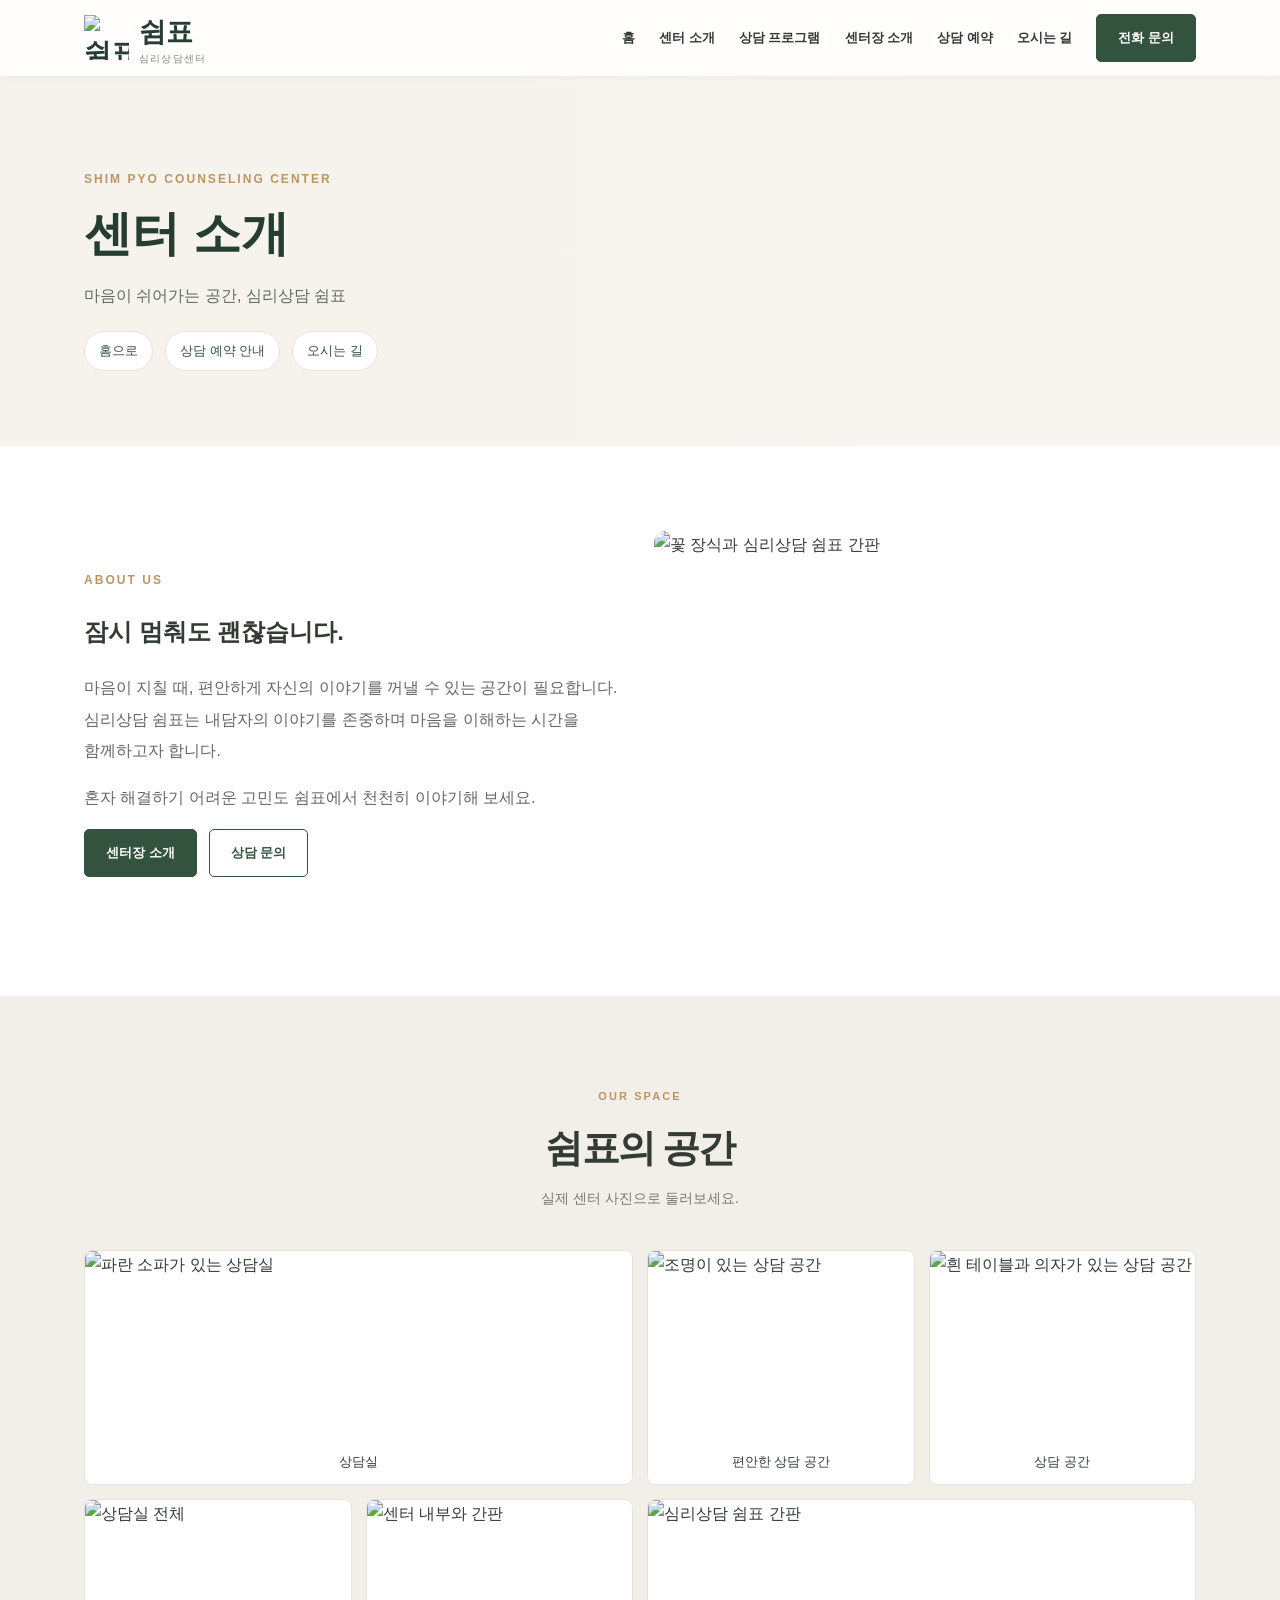
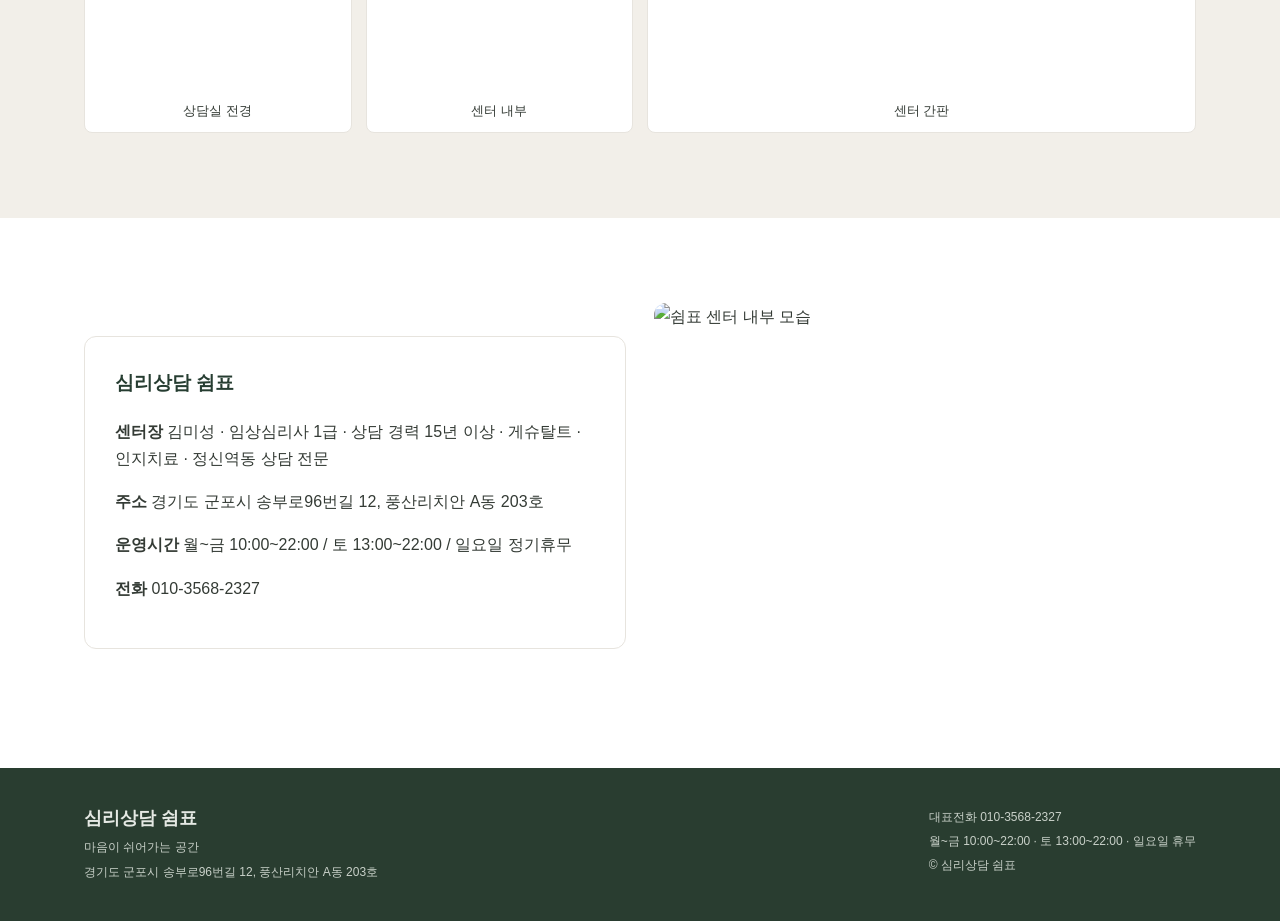
==== about.html @ 2d8ca1f5 "Add files via upload" ====
<!doctype html><html lang="ko"><head><meta charset="utf-8"><meta name="viewport" content="width=device-width,initial-scale=1"><meta name="description" content="마음이 쉬어가는 공간, 심리상담 쉼표"><title>센터 소개 | 심리상담 쉼표</title><link rel="stylesheet" href="style.css"></head><body><header class="nav-wrap"><div class="wrap nav"><a class="logo" href="index.html"><img alt="쉼표 간판 로고" src="assets/shimpyo-sign.png"/><span>쉼표<small>심리상담센터</small></span></a><button aria-expanded="false" aria-label="메뉴 열기" class="menu-btn" id="menuBtn">☰</button><nav class="nav-links" id="navLinks"><a href="index.html">홈</a><a href="about.html">센터 소개</a><a href="programs.html">상담 프로그램</a><a href="counselor.html">센터장 소개</a><a href="booking.html">상담 예약</a><a href="location.html">오시는 길</a><a class="btn" href="tel:01035682327">전화 문의</a></nav></div></header><main><section class="page-hero" style="background-image:linear-gradient(90deg,#f6f3ed 0%,#f6f3ed 38%,#f6f3edaa 72%),url('assets/space-4.jpg')"><div class="wrap"><span class="eyebrow">SHIM PYO COUNSELING CENTER</span><h1>센터 소개</h1><p>마음이 쉬어가는 공간, 심리상담 쉼표</p><div class="subnav"><a href="index.html">홈으로</a><a href="booking.html">상담 예약 안내</a><a href="location.html">오시는 길</a></div></div></section><section class="section white"><div class="wrap two-col"><div><span class="eyebrow">ABOUT US</span><h2>잠시 멈춰도 괜찮습니다.</h2><p class="intro">마음이 지칠 때, 편안하게 자신의 이야기를 꺼낼 수 있는 공간이 필요합니다. 심리상담 쉼표는 내담자의 이야기를 존중하며 마음을 이해하는 시간을 함께하고자 합니다.</p><p class="intro">혼자 해결하기 어려운 고민도 쉼표에서 천천히 이야기해 보세요.</p><div class="action-row"><a class="btn" href="counselor.html">센터장 소개</a><a class="btn light" href="tel:01035682327">상담 문의</a></div></div><img class="rounded-photo" src="assets/space-1.jpg" alt="꽃 장식과 심리상담 쉼표 간판"></div></section><section class="section alt"><div class="wrap"><div class="head"><span class="eyebrow">OUR SPACE</span><h2>쉼표의 공간</h2><p>실제 센터 사진으로 둘러보세요.</p></div><div class="gallery"><figure><img src="assets/space-5.jpg" alt="파란 소파가 있는 상담실"><figcaption>상담실</figcaption></figure><figure><img src="assets/space-6.jpg" alt="조명이 있는 상담 공간"><figcaption>편안한 상담 공간</figcaption></figure><figure><img src="assets/space-2.jpg" alt="흰 테이블과 의자가 있는 상담 공간"><figcaption>상담 공간</figcaption></figure><figure><img src="assets/space-7.jpg" alt="상담실 전체"><figcaption>상담실 전경</figcaption></figure><figure><img src="assets/space-4.jpg" alt="센터 내부와 간판"><figcaption>센터 내부</figcaption></figure><figure><img src="assets/space-1.jpg" alt="심리상담 쉼표 간판"><figcaption>센터 간판</figcaption></figure></div></div></section><section class="section white"><div class="wrap two-col"><div class="panel"><h3>심리상담 쉼표</h3><p><strong>센터장</strong> 김미성 · 임상심리사 1급 · 상담 경력 15년 이상 · 게슈탈트 · 인지치료 · 정신역동 상담 전문</p><p><strong>주소</strong> 경기도 군포시 송부로96번길 12, 풍산리치안 A동 203호</p><p><strong>운영시간</strong> 월~금 10:00~22:00 / 토 13:00~22:00 / 일요일 정기휴무</p><p><strong>전화</strong> <a href="tel:01035682327">010-3568-2327</a></p></div><img class="rounded-photo" src="assets/space-4.jpg" alt="쉼표 센터 내부 모습"></div></section></main><footer><div class="wrap footer-flex"><div><strong style="font-size:18px">심리상담 쉼표</strong><p>마음이 쉬어가는 공간</p><p>경기도 군포시 송부로96번길 12, 풍산리치안 A동 203호</p></div><div><p>대표전화 010-3568-2327</p><p>월~금 10:00~22:00 · 토 13:00~22:00 · 일요일 휴무</p><p>© <span id="year"></span> 심리상담 쉼표</p></div></div></footer><a class="sticky-phone" href="tel:01035682327">☎ 상담 문의</a><script>document.querySelectorAll('[data-year]').forEach(x=>x.textContent=new Date().getFullYear());const menuBtn=document.getElementById('menuBtn'),nav=document.getElementById('navLinks');if(menuBtn&&nav){menuBtn.addEventListener('click',()=>{const open=nav.classList.toggle('open');menuBtn.setAttribute('aria-expanded',String(open))});nav.querySelectorAll('a').forEach(a=>a.addEventListener('click',()=>{nav.classList.remove('open');menuBtn.setAttribute('aria-expanded','false')}))}
</script></body></html>
---- style.css ----
:root{--green:#34533f;--deep:#263d31;--cream:#faf8f4;--beige:#f2eee7;--line:#e7e4de;--ink:#343b35;--muted:#757a73;--gold:#bd9561}*{box-sizing:border-box}html{scroll-behavior:smooth}body{margin:0;font-family:'Pretendard','Apple SD Gothic Neo','Malgun Gothic',sans-serif;background:var(--cream);color:var(--ink);line-height:1.7;word-break:keep-all}a{text-decoration:none;color:inherit}button,input,select{font:inherit}button{cursor:pointer}.wrap{max-width:1160px;margin:auto;padding:0 24px}.nav-wrap{position:sticky;top:0;z-index:50;background:#fffefcf2;backdrop-filter:blur(16px);box-shadow:0 1px 8px #17291d0d}.nav{height:76px;display:flex;align-items:center;justify-content:space-between;gap:20px}.logo{display:flex;align-items:center;gap:10px;font-family:Georgia,'Batang',serif;font-size:27px;color:var(--deep);font-weight:700}.logo img{height:45px;width:45px;object-fit:contain}.logo small{font:10px Arial,sans-serif;letter-spacing:.12em;color:#83877d;display:block;margin-top:-4px}.nav-links{display:flex;align-items:center;gap:24px;font-size:13px;font-weight:600}.nav-links a:hover{color:var(--green)}.btn{display:inline-flex;align-items:center;justify-content:center;border:1px solid var(--green);background:var(--green);color:white;padding:12px 21px;border-radius:5px;font-size:13px;font-weight:700;transition:.2s}.btn:hover{background:#233a2d}.btn.light{background:white;color:var(--green)}.btn.gold{background:#eac47d;border-color:#eac47d;color:#3d392e}.menu-btn{display:none;background:none;border:0;font-size:25px;color:var(--green)}.hero{min-height:555px;background:linear-gradient(90deg,#f7f4ee 0%,#f7f4ee 36%,#f7f4eead 52%,#f7f4ee05 76%),url('assets/space-5.jpg') center right/cover no-repeat;display:flex;align-items:center}.hero .wrap{width:100%}.hero .eyebrow{color:var(--green);font-size:12px;letter-spacing:.2em;font-weight:800}.hero h1{font-family:'Pretendard','Apple SD Gothic Neo','Malgun Gothic',sans-serif;font-weight:750;font-size:clamp(36px,4.5vw,62px);line-height:1.34;letter-spacing:-.06em;margin:17px 0 21px;color:#293d30}.hero p{max-width:430px;font-size:16px;color:#626960;margin-bottom:28px}.hero-actions{display:flex;flex-wrap:wrap;gap:10px}.section{padding:85px 0}.section.alt{background:#f2efe9}.section.white{background:white}.head{text-align:center;margin-bottom:40px}.head .eyebrow{font-size:11px;font-weight:800;letter-spacing:.19em;color:var(--gold)}.head h2{font-size:clamp(27px,3vw,38px);letter-spacing:-.05em;margin:8px 0 6px}.head p{font-size:14px;color:var(--muted);margin:0}.reasons{display:grid;grid-template-columns:repeat(4,1fr);gap:18px}.reason{text-align:center;padding:14px}.reason .ico{font-size:30px;color:var(--green);display:block;margin-bottom:8px}.reason h3{font-size:16px;margin:8px 0}.reason p{font-size:13px;color:var(--muted);margin:0}.programs{display:grid;grid-template-columns:repeat(4,1fr);gap:15px}.program{background:white;border:1px solid #ebe7df;border-radius:10px;padding:24px 16px;text-align:center;transition:.2s}.program:hover{transform:translateY(-3px);box-shadow:0 10px 24px #293c2a12}.program .symbol{display:grid;place-items:center;width:55px;height:55px;border-radius:50%;margin:0 auto 12px;background:#f6f1e9;color:#b18a5d;font-size:25px}.program h3{font-size:16px;margin:4px 0}.program p{font-size:12px;color:var(--muted);margin:0}.centered{text-align:center;margin-top:28px}.steps{display:grid;grid-template-columns:repeat(5,1fr);gap:10px}.step{text-align:center;padding:15px 5px;position:relative}.step .circle{display:grid;place-items:center;width:64px;height:64px;margin:0 auto 13px;border-radius:50%;background:#f2eee6;color:var(--green);font-size:25px}.step h3{font-size:14px;margin:0 0 5px}.step p{font-size:12px;color:var(--muted);margin:0}.step:not(:last-child):after{content:'›';position:absolute;right:-9px;top:25px;font-size:26px;color:#c7c5be}.gallery{display:grid;grid-template-columns:repeat(4,1fr);gap:14px}.gallery figure{margin:0;background:white;border-radius:8px;overflow:hidden;border:1px solid var(--line)}.gallery img{width:100%;height:190px;object-fit:cover;display:block}.gallery figcaption{text-align:center;padding:10px;font-size:13px}.gallery figure:first-child{grid-column:span 2}.gallery figure:first-child img{height:190px}.gallery figure:last-child{grid-column:span 2}.gallery figure:last-child img{height:190px}.profile{display:grid;grid-template-columns:.9fr 1.1fr;gap:38px;background:white;border:1px solid var(--line);border-radius:12px;overflow:hidden;align-items:stretch}.profile-photo{background:#e9e5dc;min-height:340px;position:relative}.profile-photo img{width:100%;height:100%;object-fit:cover;position:absolute;inset:0}.profile-copy{padding:45px 38px 45px 0}.profile-copy h3{font-size:29px;margin:0 0 7px}.profile-copy p{color:var(--muted);font-size:14px}.credentials{display:flex;flex-wrap:wrap;gap:10px;margin:19px 0}.credential{background:#f1f4ef;color:var(--green);padding:9px 13px;border-radius:5px;font-size:13px;font-weight:700}.tests{display:grid;grid-template-columns:repeat(4,1fr);gap:15px}.test{background:#fff;border:1px solid var(--line);border-radius:9px;text-align:center;padding:26px 10px}.test .symbol{font-size:27px}.test h3{font-size:15px;margin:10px 0 3px}.test p{font-size:12px;color:var(--muted);margin:0}.reservation{display:grid;grid-template-columns:1fr 1fr;gap:30px;background:white;border:1px solid var(--line);border-radius:12px;padding:30px}.reservation h3{margin:0 0 12px;font-size:19px}.month{display:flex;justify-content:space-between;align-items:center;margin-bottom:12px}.month button{border:1px solid var(--line);background:#fff;border-radius:5px;padding:4px 10px}.calendar{display:grid;grid-template-columns:repeat(7,1fr);gap:4px}.calendar span,.calendar button{text-align:center;padding:9px 0;font-size:12px}.calendar .weekday{font-weight:700;color:var(--muted)}.calendar button{background:#f8f7f3;border:0;border-radius:5px}.calendar button:disabled{opacity:.3;cursor:not-allowed}.calendar button.selected,.time-grid button.selected{background:var(--green);color:white}.time-grid{display:grid;grid-template-columns:repeat(3,1fr);gap:8px;margin:13px 0}.time-grid button{background:#f7f7f3;border:1px solid var(--line);border-radius:5px;padding:9px;font-size:12px}.booking-note{background:#f6f5f1;border-radius:7px;padding:13px;font-size:12px;color:#666c65;margin:13px 0}.booking-note strong{color:var(--green)}.info-strip{background:var(--green);color:white;padding:54px 0}.info-strip .wrap{display:flex;align-items:center;justify-content:space-between;gap:20px}.info-strip h2{font-size:28px;margin:0 0 6px}.info-strip p{margin:0;color:#e2e8e1;font-size:14px}.faq{max-width:840px;margin:auto}.faq details{border-bottom:1px solid var(--line);padding:19px 3px}.faq summary{font-size:15px;font-weight:700;cursor:pointer}.faq details p{font-size:14px;color:var(--muted)}.location{display:grid;grid-template-columns:1fr 1fr;gap:30px;align-items:stretch}.map-placeholder{background:#e9eee8;border-radius:10px;min-height:300px;display:grid;place-items:center;text-align:center;padding:25px}.map-placeholder .pin{font-size:38px}.map-placeholder p{font-size:13px;color:#69756c}.address{padding:15px 0}.address h3{font-size:23px}.address p{font-size:14px;color:var(--muted)}.parking{display:flex;align-items:center;gap:12px;margin-top:20px}.parking img{width:125px;height:85px;object-fit:cover;border-radius:7px}.parking span{font-size:12px;color:var(--muted)}footer{background:#293d30;color:#e5e9e4;padding:35px 0;font-size:12px}footer p{color:#c9d1c9;margin:4px 0}.footer-flex{display:flex;justify-content:space-between;gap:25px;flex-wrap:wrap}.sticky-phone{display:none}.tiny{font-size:12px;color:var(--muted)}@media(max-width:900px){.nav-links{gap:12px}.programs,.tests{grid-template-columns:repeat(2,1fr)}.gallery{grid-template-columns:repeat(2,1fr)}.gallery figure:first-child,.gallery figure:last-child{grid-column:span 1}.reasons{grid-template-columns:repeat(2,1fr)}.hero{background-position:58% center}}@media(max-width:700px){.nav{height:65px}.logo{font-size:21px}.logo img{height:38px;width:38px}.menu-btn{display:block}.nav-links{display:none;position:absolute;top:65px;left:0;right:0;background:#fff;padding:20px 24px;flex-direction:column;align-items:stretch;box-shadow:0 12px 18px #0001}.nav-links.open{display:flex}.hero{min-height:650px;align-items:flex-start;background:linear-gradient(180deg,#f7f4ee 0%,#f7f4ee 28%,#f7f4eec9 48%,#f7f4ee00 85%),url('assets/space-5.jpg') center bottom/auto 62% no-repeat;background-color:#f7f4ee}.hero .wrap{padding-top:43px}.hero h1{font-size:39px}.hero p{font-size:14px;max-width:340px}.section{padding:62px 0}.wrap{padding:0 18px}.programs,.tests{gap:9px}.program{padding:18px 8px}.program h3{font-size:14px}.program p{font-size:11px}.steps{grid-template-columns:repeat(3,1fr)}.step:nth-child(3):after{display:none}.gallery img,.gallery figure:first-child img,.gallery figure:last-child img{height:150px}.gallery figcaption{font-size:11px}.profile,.reservation,.location{grid-template-columns:1fr}.profile-photo{min-height:250px}.profile-copy{padding:24px}.reservation{padding:20px}.info-strip .wrap{flex-direction:column;text-align:center}.sticky-phone{display:block;position:fixed;bottom:12px;right:12px;z-index:30;background:var(--green);color:white;padding:12px 18px;border-radius:30px;box-shadow:0 4px 18px #0003;font-size:13px;font-weight:700}}


.page-hero{padding:88px 0 75px;background:linear-gradient(90deg,#f6f3ed 0%,#f6f3ed 42%,#f6f3ed88 72%),url('assets/space-4.jpg') center/cover}.page-hero h1{font-family:'Pretendard','Apple SD Gothic Neo','Malgun Gothic',sans-serif;font-weight:750;font-size:clamp(34px,4vw,48px);color:var(--deep);line-height:1.3;margin:12px 0}.page-hero p{max-width:650px;color:#5e6c60}.eyebrow{font-size:12px;font-weight:800;letter-spacing:.17em;color:var(--gold)}.two-col{display:grid;grid-template-columns:1fr 1fr;gap:28px;align-items:center}.rounded-photo{width:100%;height:380px;object-fit:cover;border-radius:12px}.panel{background:#fff;border:1px solid var(--line);border-radius:12px;padding:30px}.panel h3{margin-top:0;color:var(--deep)}.intro{font-size:16px;line-height:1.95;color:#606a61}.detail-grid{display:grid;grid-template-columns:repeat(2,1fr);gap:18px}.detail-card{background:white;border:1px solid var(--line);border-radius:12px;padding:26px}.detail-card h3{margin:0 0 9px;color:var(--deep)}.detail-card p{margin:0 0 15px;font-size:14px;color:var(--muted)}.tag{display:inline-block;background:#f2f4ef;color:var(--green);font-size:12px;padding:4px 9px;border-radius:20px}.subnav{display:flex;gap:12px;flex-wrap:wrap;margin-top:22px}.subnav a{font-size:13px;color:var(--green);background:white;border:1px solid var(--line);padding:8px 14px;border-radius:25px}.form-row{display:grid;grid-template-columns:1fr 1fr;gap:15px}.field{display:flex;flex-direction:column;gap:7px;margin-bottom:15px}.field label{font-size:13px;font-weight:700}.field input,.field select,.field textarea{border:1px solid #d9dfd7;border-radius:7px;padding:12px;width:100%;background:#fff;font:inherit;color:var(--ink)}.field textarea{min-height:90px;resize:vertical}.notice{border-left:3px solid var(--green);background:#f1f5f0;padding:14px 17px;color:#54645a;font-size:13px}.action-row{display:flex;gap:12px;flex-wrap:wrap}.mini-details{font-size:13px;color:var(--muted)}.crumb{font-size:12px;color:var(--muted)}.page-hero .wrap{position:relative}.page-hero::before{content:none}.site-footer a{text-decoration:underline;text-underline-offset:3px}.profile-photo img{object-position:center}.calendar button:focus-visible,.time-grid button:focus-visible,.btn:focus-visible,a:focus-visible{outline:3px solid #c3a86f;outline-offset:3px}.booking-layout{display:grid;grid-template-columns:1fr 1fr;gap:22px}.booking-layout .reservation{display:block}.booking-layout .panel{height:100%}.booking-layout .time-grid{grid-template-columns:repeat(4,1fr)}.booking-layout .calendar{gap:3px}.status{font-weight:700;color:var(--green)}.muted{color:var(--muted)}
@media(max-width:700px){.page-hero{padding:60px 0;background:linear-gradient(90deg,#f6f3edee,#f6f3edcc),url('assets/space-4.jpg') center/cover}.two-col,.detail-grid,.form-row,.booking-layout{grid-template-columns:1fr}.rounded-photo{height:260px}.panel,.detail-card{padding:20px}.booking-layout .time-grid{grid-template-columns:repeat(3,1fr)}}

/* V11: 상담 프로그램 카드 썸네일 */
.program-card-head{display:flex;align-items:center;gap:16px;margin-bottom:15px}
.program-thumb{display:block;width:88px;height:88px;flex:0 0 88px;border-radius:14px;object-fit:cover}
.program-card-head h3{margin:7px 0 0;font-size:20px;line-height:1.35}
@media(max-width:700px){.program-card-head{gap:12px}.program-thumb{width:72px;height:72px;flex-basis:72px}.program-card-head h3{font-size:18px}}

/* V12: 승인된 시안처럼 오른쪽 사진 배치 */
.detail-grid{gap:16px}
.program-photo-card{display:grid;grid-template-columns:minmax(0,1fr) 43%;gap:16px;align-items:stretch;padding:10px;min-height:225px;overflow:hidden}
.program-card-content{padding:14px 4px 14px 14px;min-width:0;display:flex;flex-direction:column;align-items:flex-start}
.program-card-content h3{font-size:19px;line-height:1.35;margin:9px 0 10px}
.program-card-content p{font-size:13px;line-height:1.7;margin-bottom:10px}
.program-card-content .tag{margin-bottom:12px}
.program-card-content > div[style]{margin-top:auto!important}
.program-card-content .btn{padding:9px 12px;font-size:12px}
.program-number{background:#54725a;color:white;font-weight:700;border-radius:7px;padding:6px 9px;font-size:13px}
.program-side-photo{width:100%;height:100%;min-height:200px;object-fit:cover;border-radius:8px;display:block}
@media(max-width:900px){.detail-grid{grid-template-columns:1fr}.program-photo-card{grid-template-columns:minmax(0,1fr) 42%}}
@media(max-width:480px){.program-photo-card{grid-template-columns:minmax(0,1fr) 38%;gap:9px;min-height:210px;padding:8px}.program-card-content{padding:8px 0 8px 8px}.program-card-content h3{font-size:16px}.program-card-content p{font-size:12px}.program-side-photo{min-height:190px}.program-card-content .tag{font-size:10px}.program-card-content .btn{font-size:11px;padding:7px 8px}}

/* V13 main-page refinements */
.home-quick{background:#fff;border-bottom:1px solid var(--line)}.home-quick-grid{display:grid;grid-template-columns:repeat(3,minmax(0,1fr));gap:0}.home-quick-grid>div{padding:25px 24px;border-right:1px solid var(--line)}.home-quick-grid>div:first-child{padding-left:0}.home-quick-grid>div:last-child{border-right:0}.home-quick-label{display:block;font-size:11px;font-weight:800;letter-spacing:.1em;color:#a88a5e;margin-bottom:5px}.home-quick-grid strong,.home-quick-call{display:block;font-size:17px;font-weight:800;color:var(--deep);line-height:1.5}.home-quick-grid small{display:block;font-size:12px;color:var(--muted);margin-top:5px}.home-quick-call:hover{text-decoration:underline}.home-program-photo{width:100%;height:116px;display:block;object-fit:cover;border-radius:7px;margin-bottom:15px}.program{padding:11px 11px 20px}.program h3{font-size:15px}.program p{min-height:24px}.hero{background-image:linear-gradient(90deg,#f7f4ee 0%,#f7f4ee 31%,#f7f4eedd 46%,#f7f4ee00 79%),url('assets/space-5.jpg')}@media(max-width:800px){.home-quick-grid{grid-template-columns:1fr}.home-quick-grid>div,.home-quick-grid>div:first-child{padding:16px 0;border-right:0;border-bottom:1px solid var(--line)}.home-quick-grid>div:last-child{border-bottom:0}.home-program-photo{height:120px}}@media(max-width:700px){.hero{background-image:linear-gradient(180deg,#f7f4ee 0%,#f7f4ee 27%,#f7f4eebf 48%,#f7f4ee00 86%),url('assets/space-5.jpg')}.home-program-photo{height:96px}.program{padding:8px 8px 16px}}

/* V14: program page readability and card polish */
.program-photo-card{box-shadow:0 8px 28px rgba(45,69,50,.045);transition:box-shadow .2s ease,transform .2s ease}
.program-photo-card:hover{box-shadow:0 12px 30px rgba(45,69,50,.09);transform:translateY(-2px)}
.program-card-content p{line-height:1.75}
.program-card-content h3{line-height:1.45;word-break:keep-all}
.program-side-photo{object-position:center}
@media(prefers-reduced-motion:reduce){.program-photo-card{transition:none}.program-photo-card:hover{transform:none}}

/* V14.3 reservation refinement */
.booking-layout .panel{box-shadow:0 10px 30px rgba(45,69,50,.045)}
.booking-help{font-size:13px;color:var(--muted);line-height:1.7;margin:0 0 12px}
.booking-copy{display:block;width:100%;margin-top:12px;border:1px solid #7b9480;border-radius:9px;background:#f1f5ef;color:#385741;font:inherit;font-size:14px;font-weight:750;padding:12px 14px;cursor:pointer}
.booking-copy:hover:not(:disabled){background:#e5eee3}.booking-copy:disabled{opacity:.48;cursor:not-allowed}
.copy-feedback{font-size:12px;color:#42664b;min-height:18px;margin:7px 0 0;line-height:1.5}
.booking-layout .notice{line-height:1.75}.booking-layout .booking-note{line-height:1.8}
@media(max-width:720px){.booking-layout{grid-template-columns:1fr}.booking-layout .panel{min-width:0}.booking-layout .time-grid{grid-template-columns:repeat(3,minmax(0,1fr))}.booking-layout .calendar button{min-height:38px}}
@media(max-width:390px){.booking-layout .time-grid{grid-template-columns:repeat(3,minmax(0,1fr))}}

/* V14.4 — reservation page illustration-inspired refinement */
.booking-hero{position:relative;overflow:hidden;min-height:295px}
.booking-hero:after{content:"";position:absolute;pointer-events:none;right:31%;top:30px;width:150px;height:190px;opacity:.25;background:radial-gradient(ellipse at 28% 38%,#a7bca2 0 33%,transparent 34%),radial-gradient(ellipse at 65% 65%,#a7bca2 0 30%,transparent 31%);transform:rotate(-12deg)}
.booking-hero .wrap{position:relative;z-index:1}.booking-hero h1{color:#425e49}
.booking-layout-art{display:grid;grid-template-columns:minmax(215px,.83fr) minmax(280px,1.28fr) minmax(250px,1fr);gap:18px;align-items:stretch}
.booking-layout-art>.panel{min-width:0;padding:24px 22px;border:1px solid #ebe9e1;border-radius:20px;background:#fff;box-shadow:0 12px 30px rgba(48,68,48,.045)}
.booking-layout-art>.panel h3{font-size:20px;margin:0 0 19px;letter-spacing:-.5px}
.booking-info-panel{border:1px solid #e7e8df;background:linear-gradient(145deg,#f4f5ef,#fdfaf4);border-radius:20px;overflow:hidden;box-shadow:0 12px 30px rgba(48,68,48,.04)}
.booking-info-head{display:flex;align-items:center;gap:12px;background:linear-gradient(120deg,#e7ece4,#f3f0e7);padding:20px 18px;color:#526e55}.booking-info-head svg{width:54px;height:48px;flex-shrink:0}.booking-info-head h3{margin:0;font-size:21px}
.booking-info-body{padding:4px 20px}.booking-info-item{display:flex;gap:12px;padding:19px 0;border-bottom:1px solid #e5e5db}.booking-info-item:last-child{border-bottom:0}.booking-info-item strong{display:block;font-size:15px;color:#344a3b}.booking-info-item p{font-size:13px;line-height:1.8;color:#77776e;margin:5px 0 0}.booking-info-icon{display:grid;place-items:center;width:44px;height:44px;flex:0 0 44px;border:1px solid #d8dfd3;background:#f0f1e8;color:#58735c;border-radius:50%;font-size:24px}
.booking-layout-art .calendar{gap:5px}.booking-layout-art .calendar button{border-radius:50%;min-height:36px}.booking-layout-art .calendar button.selected{background:#56735a;color:white}
.booking-layout-art .time-grid{grid-template-columns:repeat(2,minmax(0,1fr));gap:8px}.booking-layout-art .time-grid button{border-radius:11px;background:#f7f7f2;border:1px solid #e6e6dc;padding:10px 6px}.booking-layout-art .time-grid button.selected{background:#57745e;color:white;border-color:#57745e}
.booking-layout-art .booking-notice-soft{background:#f3f2e9;border:1px solid #e7e8dc;border-radius:12px;padding:13px;line-height:1.75;color:#5d695c}
.booking-steps-art{display:grid;grid-template-columns:repeat(4,minmax(0,1fr));gap:20px}.booking-steps-art .step{position:relative}.booking-steps-art .circle{background:#e6ede3;border:1px solid #d7e0d3;color:#526c55;font-size:26px;box-shadow:0 0 0 6px #f7f8f2}.booking-steps-art .step p{font-size:13px;line-height:1.65}
@media(max-width:1100px){.booking-layout-art{grid-template-columns:minmax(220px,.75fr) minmax(270px,1fr)}.booking-info-panel{grid-row:span 2}.booking-layout-art .booking-times-panel{grid-column:2}}
@media(max-width:720px){.booking-hero{min-height:240px}.booking-hero:after{right:-15px;opacity:.15}.booking-layout-art{grid-template-columns:minmax(0,1fr);gap:14px}.booking-info-panel{grid-row:auto}.booking-layout-art .booking-times-panel{grid-column:auto}.booking-info-body{display:grid;grid-template-columns:repeat(2,minmax(0,1fr));gap:0 15px}.booking-info-item{padding:14px 0}.booking-info-icon{width:36px;height:36px;flex-basis:36px;font-size:20px}.booking-layout-art>.panel{padding:22px 17px}.booking-steps-art{grid-template-columns:repeat(2,minmax(0,1fr));gap:24px 12px}}
@media(max-width:390px){.booking-info-body{grid-template-columns:1fr}.booking-layout-art .time-grid{grid-template-columns:repeat(2,minmax(0,1fr))}}

/* V14.5 — location page */
.location-hero{min-height:330px;position:relative}.location-hero h1{color:#405b46}.location-hero p{max-width:520px}
.location-main-section{background:linear-gradient(180deg,#faf9f5,#f4f5ee);padding-top:70px}.location-heading{text-align:center;margin-bottom:34px}.location-heading h2,.location-photo-intro h2{font-size:clamp(26px,3vw,35px);margin:6px 0 8px;color:#385540;letter-spacing:-.04em}.location-heading p,.location-photo-intro p{color:#777e73;margin:0}
.location-feature-grid{display:grid;grid-template-columns:1.12fr 1fr 1fr;gap:16px}.location-card{position:relative;min-width:0;background:#fffefb;border:1px solid #e6e7dc;border-radius:22px;padding:27px 23px;box-shadow:0 14px 34px #43513e0b;overflow:hidden}.location-card:after{content:'';position:absolute;right:-55px;top:-55px;width:150px;height:150px;border-radius:50%;background:#eaf0e8;opacity:.6;pointer-events:none}.location-icon{width:55px;height:55px;display:grid;place-items:center;background:#edf1e9;color:#57735d;border:1px solid #dce5d8;border-radius:50%;font-size:31px;margin-bottom:17px}.location-kicker{display:block;font-size:10px;letter-spacing:.17em;color:#789078;font-weight:800}.location-card h3{margin:5px 0 14px;font-size:22px;color:#334b39}.location-address{font-size:16px;line-height:1.95;color:#505e52}.location-card-actions{display:flex;gap:8px;flex-wrap:wrap;margin-top:23px}.location-card-actions .btn{padding:10px 13px;font-size:12px;border-radius:11px}.location-copy-status{font-size:12px;color:#527159;min-height:18px;margin:9px 0 0}.location-hours-row{display:flex;justify-content:space-between;gap:10px;border-bottom:1px solid #eaeae3;padding:11px 0;font-size:13px}.location-hours-row strong{color:#46654b;white-space:nowrap}.location-small{font-size:12px;color:#7d8176;margin-top:17px}.location-phone{display:block;font-size:clamp(21px,2vw,27px);font-weight:800;color:#496a50;margin:13px 0}.location-call-card p{font-size:13px;color:#6c756a;line-height:1.8}.location-call-card>.btn{margin-top:13px;border-radius:11px}
.location-photo-section{margin-top:76px}.location-photo-intro{margin-bottom:24px}.location-photo-grid{display:grid;grid-template-columns:1fr 1fr;gap:20px}.location-photo-card{margin:0;background:#fff;border-radius:20px;overflow:hidden;border:1px solid #e6e6dd;box-shadow:0 12px 28px #4654410c}.location-photo-card img{display:block;width:100%;height:285px;object-fit:cover}.location-photo-card figcaption{display:flex;flex-direction:column;gap:5px;padding:20px 23px}.location-photo-card figcaption strong{color:#39523f;font-size:18px}.location-photo-card figcaption span{color:#747a70;font-size:13px}
.location-bottom-banner{display:flex;align-items:center;gap:22px;margin-top:42px;background:linear-gradient(105deg,#e9efe5,#f4f0e8);border-radius:22px;padding:23px 30px}.location-leaf{flex:0 0 110px}.location-bottom-banner>div:nth-child(2){flex:1}.location-bottom-banner h3{color:#3d5a44;font-size:19px;margin:0 0 4px}.location-bottom-banner p{color:#6c766b;font-size:13px;margin:0}.location-bottom-banner .btn{border-radius:25px;white-space:nowrap}
@media(max-width:980px){.location-feature-grid{grid-template-columns:repeat(2,minmax(0,1fr))}.location-call-card{grid-column:1/-1}.location-photo-card img{height:245px}}
@media(max-width:680px){.location-hero{min-height:260px}.location-main-section{padding-top:48px}.location-feature-grid,.location-photo-grid{grid-template-columns:1fr}.location-call-card{grid-column:auto}.location-card{padding:23px 20px}.location-photo-section{margin-top:50px}.location-photo-card img{height:230px}.location-bottom-banner{padding:24px 20px;flex-direction:column;align-items:flex-start;gap:10px}.location-leaf{display:none}.location-bottom-banner .btn{width:100%}}

/* V14.8 actual SMS inquiry */
.inquiry-box{margin:20px 0 14px;padding:22px;border:1px solid #dfe6d8;border-radius:20px;background:linear-gradient(145deg,#f4f7ef,#fcfaf4);text-align:center}.inquiry-icon{font-size:29px;color:#647f65;margin-bottom:6px}.inquiry-box h3{font-size:19px;margin:5px 0 8px;color:#354c39}.inquiry-box p{font-size:13px;line-height:1.65;color:#657064}.inquiry-box label{display:block;text-align:left;margin:15px 0 7px;font-weight:700;font-size:13px;color:#405842}.inquiry-box select{display:block;width:100%;padding:13px 12px;border:1px solid #cbd8c9;border-radius:12px;background:#fff;color:#344238;font:inherit}.inquiry-send{display:block;width:100%;border:0;border-radius:12px;padding:15px;margin-top:14px;background:#58755b;color:white;font-weight:700;font-size:16px;cursor:pointer}.inquiry-send:disabled{opacity:.48;cursor:not-allowed}.inquiry-box .inquiry-hint{margin:10px 0}.inquiry-box .inquiry-privacy{font-size:12px;color:#68746b;border-top:1px solid #e0e7da;padding-top:12px;margin-top:12px}
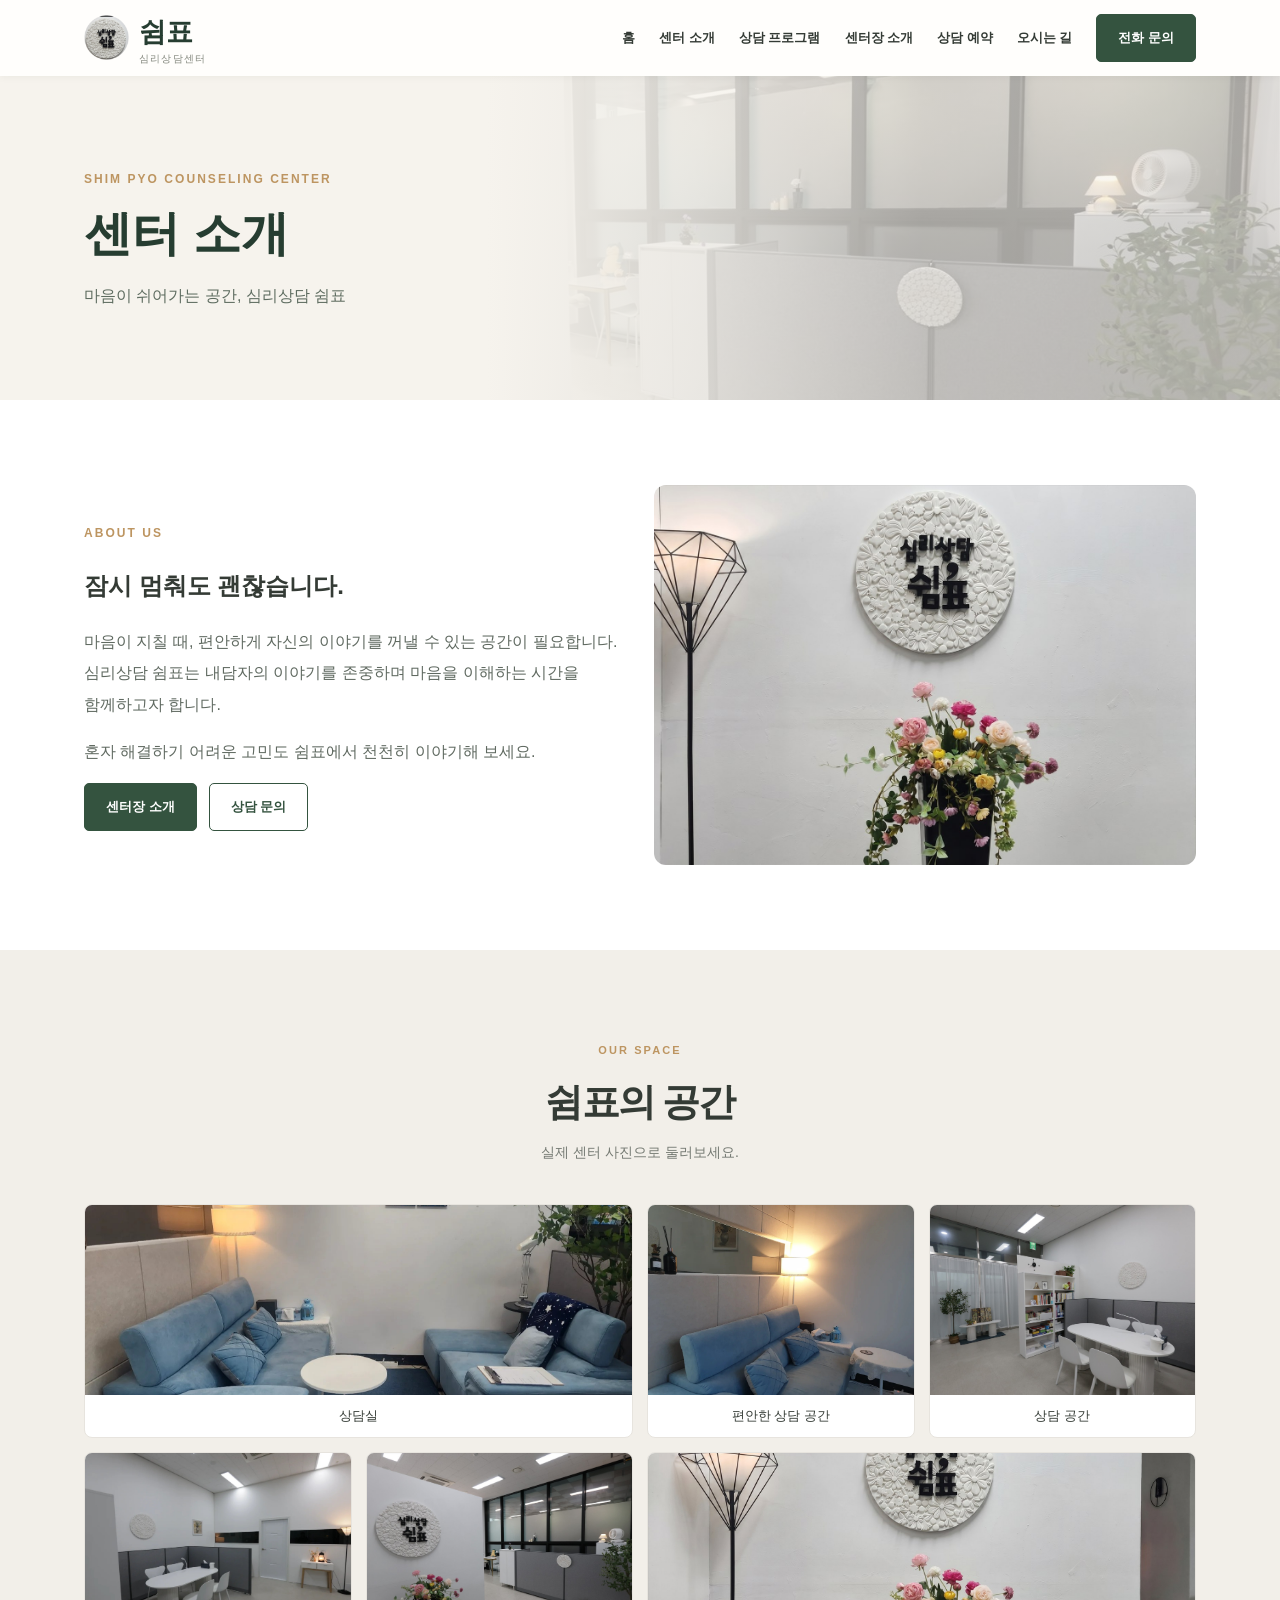
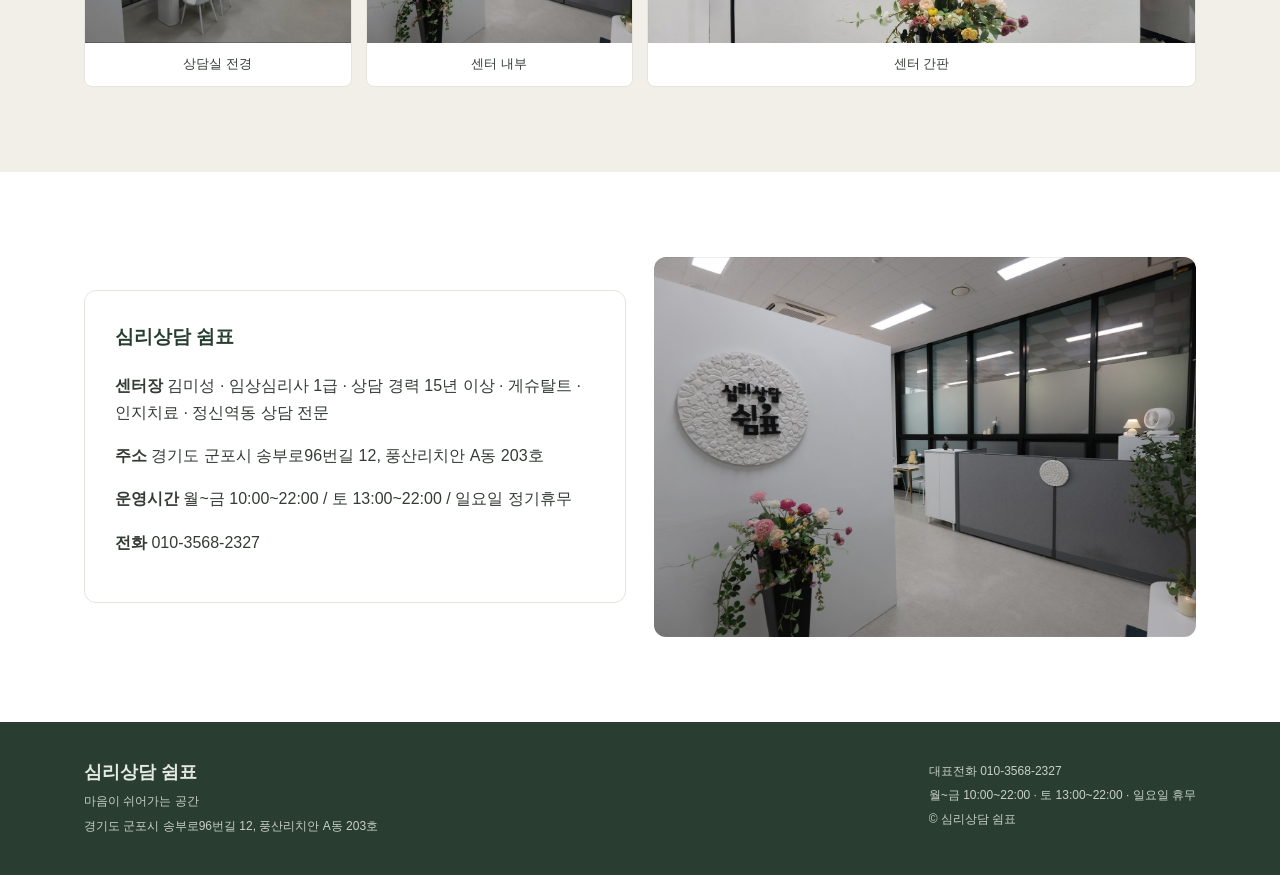
==== commit 1083df35: "Add files via upload" ====
--- a/about.html
+++ b/about.html
@@ -1,2 +1,2 @@
-<!doctype html><html lang="ko"><head><meta charset="utf-8"><meta name="viewport" content="width=device-width,initial-scale=1"><meta name="description" content="마음이 쉬어가는 공간, 심리상담 쉼표"><title>센터 소개 | 심리상담 쉼표</title><link rel="stylesheet" href="style.css"></head><body><header class="nav-wrap"><div class="wrap nav"><a class="logo" href="index.html"><img alt="쉼표 간판 로고" src="assets/shimpyo-sign.png"/><span>쉼표<small>심리상담센터</small></span></a><button aria-expanded="false" aria-label="메뉴 열기" class="menu-btn" id="menuBtn">☰</button><nav class="nav-links" id="navLinks"><a href="index.html">홈</a><a href="about.html">센터 소개</a><a href="programs.html">상담 프로그램</a><a href="counselor.html">센터장 소개</a><a href="booking.html">상담 예약</a><a href="location.html">오시는 길</a><a class="btn" href="tel:01035682327">전화 문의</a></nav></div></header><main><section class="page-hero" style="background-image:linear-gradient(90deg,#f6f3ed 0%,#f6f3ed 38%,#f6f3edaa 72%),url('assets/space-4.jpg')"><div class="wrap"><span class="eyebrow">SHIM PYO COUNSELING CENTER</span><h1>센터 소개</h1><p>마음이 쉬어가는 공간, 심리상담 쉼표</p><div class="subnav"><a href="index.html">홈으로</a><a href="booking.html">상담 예약 안내</a><a href="location.html">오시는 길</a></div></div></section><section class="section white"><div class="wrap two-col"><div><span class="eyebrow">ABOUT US</span><h2>잠시 멈춰도 괜찮습니다.</h2><p class="intro">마음이 지칠 때, 편안하게 자신의 이야기를 꺼낼 수 있는 공간이 필요합니다. 심리상담 쉼표는 내담자의 이야기를 존중하며 마음을 이해하는 시간을 함께하고자 합니다.</p><p class="intro">혼자 해결하기 어려운 고민도 쉼표에서 천천히 이야기해 보세요.</p><div class="action-row"><a class="btn" href="counselor.html">센터장 소개</a><a class="btn light" href="tel:01035682327">상담 문의</a></div></div><img class="rounded-photo" src="assets/space-1.jpg" alt="꽃 장식과 심리상담 쉼표 간판"></div></section><section class="section alt"><div class="wrap"><div class="head"><span class="eyebrow">OUR SPACE</span><h2>쉼표의 공간</h2><p>실제 센터 사진으로 둘러보세요.</p></div><div class="gallery"><figure><img src="assets/space-5.jpg" alt="파란 소파가 있는 상담실"><figcaption>상담실</figcaption></figure><figure><img src="assets/space-6.jpg" alt="조명이 있는 상담 공간"><figcaption>편안한 상담 공간</figcaption></figure><figure><img src="assets/space-2.jpg" alt="흰 테이블과 의자가 있는 상담 공간"><figcaption>상담 공간</figcaption></figure><figure><img src="assets/space-7.jpg" alt="상담실 전체"><figcaption>상담실 전경</figcaption></figure><figure><img src="assets/space-4.jpg" alt="센터 내부와 간판"><figcaption>센터 내부</figcaption></figure><figure><img src="assets/space-1.jpg" alt="심리상담 쉼표 간판"><figcaption>센터 간판</figcaption></figure></div></div></section><section class="section white"><div class="wrap two-col"><div class="panel"><h3>심리상담 쉼표</h3><p><strong>센터장</strong> 김미성 · 임상심리사 1급 · 상담 경력 15년 이상 · 게슈탈트 · 인지치료 · 정신역동 상담 전문</p><p><strong>주소</strong> 경기도 군포시 송부로96번길 12, 풍산리치안 A동 203호</p><p><strong>운영시간</strong> 월~금 10:00~22:00 / 토 13:00~22:00 / 일요일 정기휴무</p><p><strong>전화</strong> <a href="tel:01035682327">010-3568-2327</a></p></div><img class="rounded-photo" src="assets/space-4.jpg" alt="쉼표 센터 내부 모습"></div></section></main><footer><div class="wrap footer-flex"><div><strong style="font-size:18px">심리상담 쉼표</strong><p>마음이 쉬어가는 공간</p><p>경기도 군포시 송부로96번길 12, 풍산리치안 A동 203호</p></div><div><p>대표전화 010-3568-2327</p><p>월~금 10:00~22:00 · 토 13:00~22:00 · 일요일 휴무</p><p>© <span id="year"></span> 심리상담 쉼표</p></div></div></footer><a class="sticky-phone" href="tel:01035682327">☎ 상담 문의</a><script>document.querySelectorAll('[data-year]').forEach(x=>x.textContent=new Date().getFullYear());const menuBtn=document.getElementById('menuBtn'),nav=document.getElementById('navLinks');if(menuBtn&&nav){menuBtn.addEventListener('click',()=>{const open=nav.classList.toggle('open');menuBtn.setAttribute('aria-expanded',String(open))});nav.querySelectorAll('a').forEach(a=>a.addEventListener('click',()=>{nav.classList.remove('open');menuBtn.setAttribute('aria-expanded','false')}))}
+<!doctype html><html lang="ko"><head><meta charset="utf-8"><meta name="viewport" content="width=device-width,initial-scale=1"><meta name="description" content="마음이 쉬어가는 공간, 심리상담 쉼표"><title>센터 소개 | 심리상담 쉼표</title><link rel="stylesheet" href="style.css"></head><body><header class="nav-wrap"><div class="wrap nav"><a class="logo" href="index.html"><img alt="쉼표 간판 로고" src="assets/shimpyo-sign.png"/><span>쉼표<small>심리상담센터</small></span></a><button aria-expanded="false" aria-label="메뉴 열기" class="menu-btn" id="menuBtn">☰</button><nav class="nav-links" id="navLinks"><a href="index.html">홈</a><a href="about.html">센터 소개</a><a href="programs.html">상담 프로그램</a><a href="counselor.html">센터장 소개</a><a href="booking.html">상담 예약</a><a href="location.html">오시는 길</a><a class="btn" href="tel:01035682327">전화 문의</a></nav></div></header><main><section class="page-hero" style="background-image:linear-gradient(90deg,#f6f3ed 0%,#f6f3ed 38%,#f6f3edaa 72%),url('assets/space-4.jpg')"><div class="wrap"><span class="eyebrow">SHIM PYO COUNSELING CENTER</span><h1>센터 소개</h1><p>마음이 쉬어가는 공간, 심리상담 쉼표</p></div></section><section class="section white"><div class="wrap two-col"><div><span class="eyebrow">ABOUT US</span><h2>잠시 멈춰도 괜찮습니다.</h2><p class="intro">마음이 지칠 때, 편안하게 자신의 이야기를 꺼낼 수 있는 공간이 필요합니다. 심리상담 쉼표는 내담자의 이야기를 존중하며 마음을 이해하는 시간을 함께하고자 합니다.</p><p class="intro">혼자 해결하기 어려운 고민도 쉼표에서 천천히 이야기해 보세요.</p><div class="action-row"><a class="btn" href="counselor.html">센터장 소개</a><a class="btn light" href="tel:01035682327">상담 문의</a></div></div><img class="rounded-photo" src="assets/space-1.jpg" alt="꽃 장식과 심리상담 쉼표 간판"></div></section><section class="section alt"><div class="wrap"><div class="head"><span class="eyebrow">OUR SPACE</span><h2>쉼표의 공간</h2><p>실제 센터 사진으로 둘러보세요.</p></div><div class="gallery"><figure><img src="assets/space-5.jpg" alt="파란 소파가 있는 상담실"><figcaption>상담실</figcaption></figure><figure><img src="assets/space-6.jpg" alt="조명이 있는 상담 공간"><figcaption>편안한 상담 공간</figcaption></figure><figure><img src="assets/space-2.jpg" alt="흰 테이블과 의자가 있는 상담 공간"><figcaption>상담 공간</figcaption></figure><figure><img src="assets/space-7.jpg" alt="상담실 전체"><figcaption>상담실 전경</figcaption></figure><figure><img src="assets/space-4.jpg" alt="센터 내부와 간판"><figcaption>센터 내부</figcaption></figure><figure><img src="assets/space-1.jpg" alt="심리상담 쉼표 간판"><figcaption>센터 간판</figcaption></figure></div></div></section><section class="section white"><div class="wrap two-col"><div class="panel"><h3>심리상담 쉼표</h3><p><strong>센터장</strong> 김미성 · 임상심리사 1급 · 상담 경력 15년 이상 · 게슈탈트 · 인지치료 · 정신역동 상담 전문</p><p><strong>주소</strong> 경기도 군포시 송부로96번길 12, 풍산리치안 A동 203호</p><p><strong>운영시간</strong> 월~금 10:00~22:00 / 토 13:00~22:00 / 일요일 정기휴무</p><p><strong>전화</strong> <a href="tel:01035682327">010-3568-2327</a></p></div><img class="rounded-photo" src="assets/space-4.jpg" alt="쉼표 센터 내부 모습"></div></section></main><footer><div class="wrap footer-flex"><div><strong style="font-size:18px">심리상담 쉼표</strong><p>마음이 쉬어가는 공간</p><p>경기도 군포시 송부로96번길 12, 풍산리치안 A동 203호</p></div><div><p>대표전화 010-3568-2327</p><p>월~금 10:00~22:00 · 토 13:00~22:00 · 일요일 휴무</p><p>© <span id="year"></span> 심리상담 쉼표</p></div></div></footer><a class="sticky-phone" href="tel:01035682327">☎ 상담 문의</a><script>document.querySelectorAll('[data-year]').forEach(x=>x.textContent=new Date().getFullYear());const menuBtn=document.getElementById('menuBtn'),nav=document.getElementById('navLinks');if(menuBtn&&nav){menuBtn.addEventListener('click',()=>{const open=nav.classList.toggle('open');menuBtn.setAttribute('aria-expanded',String(open))});nav.querySelectorAll('a').forEach(a=>a.addEventListener('click',()=>{nav.classList.remove('open');menuBtn.setAttribute('aria-expanded','false')}))}
 </script></body></html>
--- a/style.css
+++ b/style.css
@@ -75,3 +75,62 @@
 
 /* V14.8 actual SMS inquiry */
 .inquiry-box{margin:20px 0 14px;padding:22px;border:1px solid #dfe6d8;border-radius:20px;background:linear-gradient(145deg,#f4f7ef,#fcfaf4);text-align:center}.inquiry-icon{font-size:29px;color:#647f65;margin-bottom:6px}.inquiry-box h3{font-size:19px;margin:5px 0 8px;color:#354c39}.inquiry-box p{font-size:13px;line-height:1.65;color:#657064}.inquiry-box label{display:block;text-align:left;margin:15px 0 7px;font-weight:700;font-size:13px;color:#405842}.inquiry-box select{display:block;width:100%;padding:13px 12px;border:1px solid #cbd8c9;border-radius:12px;background:#fff;color:#344238;font:inherit}.inquiry-send{display:block;width:100%;border:0;border-radius:12px;padding:15px;margin-top:14px;background:#58755b;color:white;font-weight:700;font-size:16px;cursor:pointer}.inquiry-send:disabled{opacity:.48;cursor:not-allowed}.inquiry-box .inquiry-hint{margin:10px 0}.inquiry-box .inquiry-privacy{font-size:12px;color:#68746b;border-top:1px solid #e0e7da;padding-top:12px;margin-top:12px}
+
+
+/* V15.1 — booking layout readability fix (desktop + mobile) */
+.booking-layout-art{grid-template-columns:minmax(0,1fr) minmax(0,1fr);gap:22px;align-items:start}
+.booking-layout-art>.booking-info-panel{grid-column:1/-1;grid-row:auto}
+.booking-layout-art .booking-info-body{display:grid;grid-template-columns:repeat(4,minmax(0,1fr));gap:0 18px;padding:10px 24px}
+.booking-layout-art .booking-info-item{min-width:0;border-bottom:0;padding:14px 0}
+.booking-layout-art .booking-calendar-panel,.booking-layout-art .booking-times-panel{grid-column:auto;grid-row:auto;min-width:0;height:auto}
+.booking-layout-art>.panel{padding:28px;min-width:0}
+.booking-layout-art .calendar button{min-height:43px;font-size:14px}
+.booking-layout-art .time-grid{grid-template-columns:repeat(3,minmax(0,1fr))}
+.booking-layout-art .time-grid button{font-size:14px;min-height:45px}
+.online-booking-wide{width:100%;max-width:none;margin:24px 0 0;padding:30px 34px}
+.online-booking-wide .online-booking-fields{grid-template-columns:repeat(2,minmax(0,1fr));gap:20px}
+.online-booking-wide .online-booking-fields input{min-width:0}
+.online-booking-wide .online-consent{max-width:780px}
+.online-booking-wide .online-feedback{overflow-wrap:anywhere}
+@media(max-width:900px){.booking-layout-art .booking-info-body{grid-template-columns:repeat(2,minmax(0,1fr))}.booking-layout-art .booking-info-item{border-bottom:1px solid #e5e5db}}
+@media(max-width:720px){.booking-layout-art{grid-template-columns:minmax(0,1fr);gap:16px}.booking-layout-art>.booking-info-panel{grid-column:auto}.booking-layout-art .booking-info-body{grid-template-columns:repeat(2,minmax(0,1fr));padding:8px 17px}.booking-layout-art .booking-calendar-panel,.booking-layout-art .booking-times-panel{grid-column:auto}.booking-layout-art>.panel{padding:22px 18px}.online-booking-wide{padding:23px 18px}.online-booking-wide .online-booking-fields{grid-template-columns:1fr;gap:8px}}
+@media(max-width:390px){.booking-layout-art .booking-info-body{grid-template-columns:1fr}.booking-layout-art .time-grid{grid-template-columns:repeat(2,minmax(0,1fr))}}
+
+
+/* 모바일 첫 화면 정렬 보정 v3: PC 화면과 기존 기능에는 영향 없음 */
+@media screen and (max-width:700px) {
+  .hero {
+    display:block !important;
+    position:relative;
+    min-height:0 !important;
+    height:clamp(640px, calc(100svh - 70px), 790px) !important;
+    padding:0 !important;
+    background-image:linear-gradient(180deg,rgba(248,244,237,.97) 0%,rgba(248,244,237,.90) 27%,rgba(248,244,237,.40) 51%,rgba(248,244,237,0) 79%),url('assets/space-5.jpg') !important;
+    background-position:center bottom !important;
+    background-size:cover !important;
+    background-repeat:no-repeat !important;
+  }
+  .hero > .wrap {
+    width:100%;
+    padding:24px 22px 0 !important;
+    margin:0 auto !important;
+  }
+  .hero .eyebrow {font-size:10px !important}
+  .hero h1 {
+    font-size:clamp(35px,9.1vw,48px) !important;
+    line-height:1.2 !important;
+    margin:13px 0 15px !important;
+  }
+  .hero p {
+    margin:0 0 0 5px !important;
+    font-size:clamp(13px,3.4vw,16px) !important;
+    line-height:1.65 !important;
+    max-width:345px !important;
+  }
+  .mobile-hero-benefits {bottom:80px !important}
+  .mobile-hero-contact {bottom:12px !important}
+}
+@media screen and (max-width:390px) {
+  .hero > .wrap {padding:22px 18px 0 !important}
+  .hero h1 {font-size:clamp(34px,9vw,39px) !important}
+}
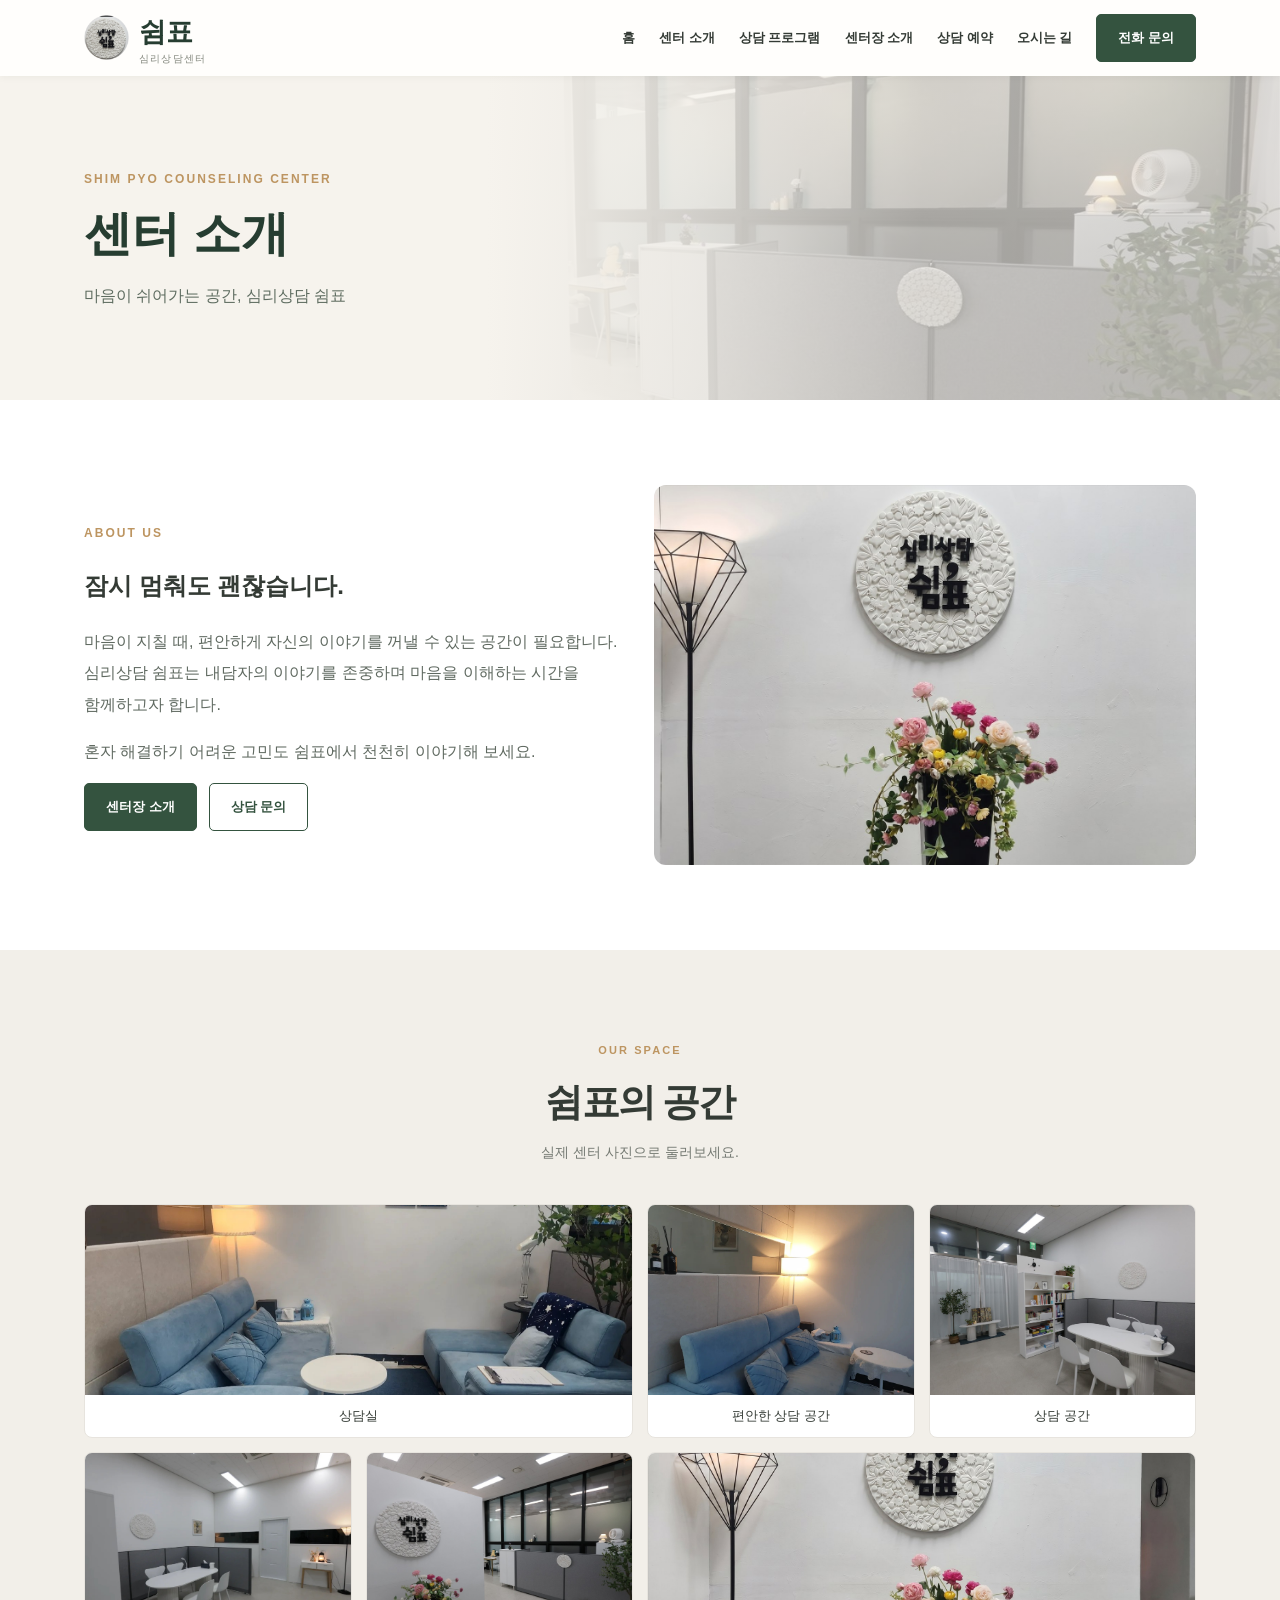
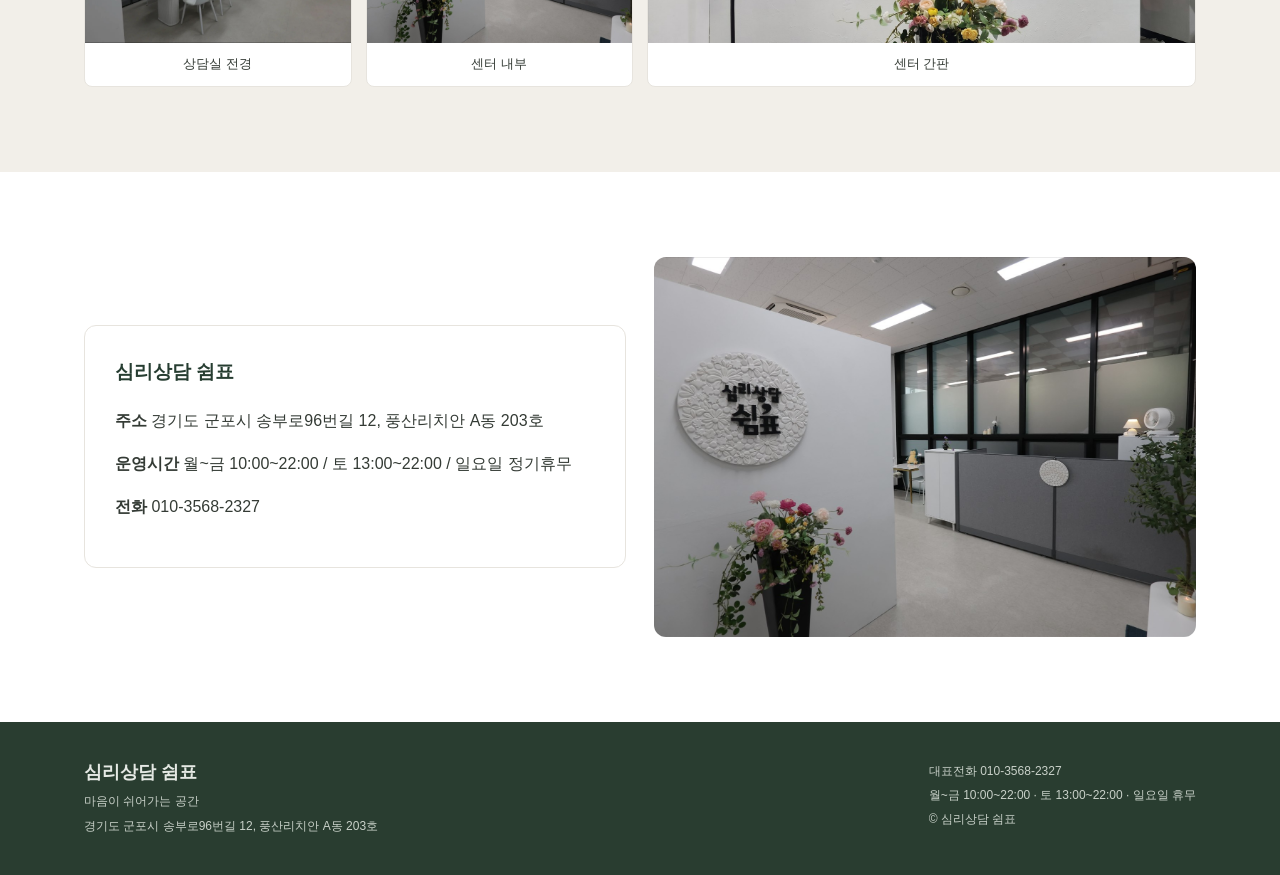
==== commit a02c4214: "Add files via upload" ====
--- a/about.html
+++ b/about.html
@@ -1,2 +1,2 @@
-<!doctype html><html lang="ko"><head><meta charset="utf-8"><meta name="viewport" content="width=device-width,initial-scale=1"><meta name="description" content="마음이 쉬어가는 공간, 심리상담 쉼표"><title>센터 소개 | 심리상담 쉼표</title><link rel="stylesheet" href="style.css"></head><body><header class="nav-wrap"><div class="wrap nav"><a class="logo" href="index.html"><img alt="쉼표 간판 로고" src="assets/shimpyo-sign.png"/><span>쉼표<small>심리상담센터</small></span></a><button aria-expanded="false" aria-label="메뉴 열기" class="menu-btn" id="menuBtn">☰</button><nav class="nav-links" id="navLinks"><a href="index.html">홈</a><a href="about.html">센터 소개</a><a href="programs.html">상담 프로그램</a><a href="counselor.html">센터장 소개</a><a href="booking.html">상담 예약</a><a href="location.html">오시는 길</a><a class="btn" href="tel:01035682327">전화 문의</a></nav></div></header><main><section class="page-hero" style="background-image:linear-gradient(90deg,#f6f3ed 0%,#f6f3ed 38%,#f6f3edaa 72%),url('assets/space-4.jpg')"><div class="wrap"><span class="eyebrow">SHIM PYO COUNSELING CENTER</span><h1>센터 소개</h1><p>마음이 쉬어가는 공간, 심리상담 쉼표</p></div></section><section class="section white"><div class="wrap two-col"><div><span class="eyebrow">ABOUT US</span><h2>잠시 멈춰도 괜찮습니다.</h2><p class="intro">마음이 지칠 때, 편안하게 자신의 이야기를 꺼낼 수 있는 공간이 필요합니다. 심리상담 쉼표는 내담자의 이야기를 존중하며 마음을 이해하는 시간을 함께하고자 합니다.</p><p class="intro">혼자 해결하기 어려운 고민도 쉼표에서 천천히 이야기해 보세요.</p><div class="action-row"><a class="btn" href="counselor.html">센터장 소개</a><a class="btn light" href="tel:01035682327">상담 문의</a></div></div><img class="rounded-photo" src="assets/space-1.jpg" alt="꽃 장식과 심리상담 쉼표 간판"></div></section><section class="section alt"><div class="wrap"><div class="head"><span class="eyebrow">OUR SPACE</span><h2>쉼표의 공간</h2><p>실제 센터 사진으로 둘러보세요.</p></div><div class="gallery"><figure><img src="assets/space-5.jpg" alt="파란 소파가 있는 상담실"><figcaption>상담실</figcaption></figure><figure><img src="assets/space-6.jpg" alt="조명이 있는 상담 공간"><figcaption>편안한 상담 공간</figcaption></figure><figure><img src="assets/space-2.jpg" alt="흰 테이블과 의자가 있는 상담 공간"><figcaption>상담 공간</figcaption></figure><figure><img src="assets/space-7.jpg" alt="상담실 전체"><figcaption>상담실 전경</figcaption></figure><figure><img src="assets/space-4.jpg" alt="센터 내부와 간판"><figcaption>센터 내부</figcaption></figure><figure><img src="assets/space-1.jpg" alt="심리상담 쉼표 간판"><figcaption>센터 간판</figcaption></figure></div></div></section><section class="section white"><div class="wrap two-col"><div class="panel"><h3>심리상담 쉼표</h3><p><strong>센터장</strong> 김미성 · 임상심리사 1급 · 상담 경력 15년 이상 · 게슈탈트 · 인지치료 · 정신역동 상담 전문</p><p><strong>주소</strong> 경기도 군포시 송부로96번길 12, 풍산리치안 A동 203호</p><p><strong>운영시간</strong> 월~금 10:00~22:00 / 토 13:00~22:00 / 일요일 정기휴무</p><p><strong>전화</strong> <a href="tel:01035682327">010-3568-2327</a></p></div><img class="rounded-photo" src="assets/space-4.jpg" alt="쉼표 센터 내부 모습"></div></section></main><footer><div class="wrap footer-flex"><div><strong style="font-size:18px">심리상담 쉼표</strong><p>마음이 쉬어가는 공간</p><p>경기도 군포시 송부로96번길 12, 풍산리치안 A동 203호</p></div><div><p>대표전화 010-3568-2327</p><p>월~금 10:00~22:00 · 토 13:00~22:00 · 일요일 휴무</p><p>© <span id="year"></span> 심리상담 쉼표</p></div></div></footer><a class="sticky-phone" href="tel:01035682327">☎ 상담 문의</a><script>document.querySelectorAll('[data-year]').forEach(x=>x.textContent=new Date().getFullYear());const menuBtn=document.getElementById('menuBtn'),nav=document.getElementById('navLinks');if(menuBtn&&nav){menuBtn.addEventListener('click',()=>{const open=nav.classList.toggle('open');menuBtn.setAttribute('aria-expanded',String(open))});nav.querySelectorAll('a').forEach(a=>a.addEventListener('click',()=>{nav.classList.remove('open');menuBtn.setAttribute('aria-expanded','false')}))}
+<!doctype html><html lang="ko"><head><meta charset="utf-8"><meta name="viewport" content="width=device-width,initial-scale=1"><meta name="description" content="마음이 쉬어가는 공간, 심리상담 쉼표"><title>센터 소개 | 심리상담 쉼표</title><link rel="stylesheet" href="style.css"></head><body><header class="nav-wrap"><div class="wrap nav"><a class="logo" href="index.html"><img alt="쉼표 간판 로고" src="assets/shimpyo-sign.png"/><span>쉼표<small>심리상담센터</small></span></a><button aria-expanded="false" aria-label="메뉴 열기" class="menu-btn" id="menuBtn">☰</button><nav class="nav-links" id="navLinks"><a href="index.html">홈</a><a href="about.html">센터 소개</a><a href="programs.html">상담 프로그램</a><a href="counselor.html">센터장 소개</a><a href="booking.html">상담 예약</a><a href="location.html">오시는 길</a><a class="btn" href="tel:01035682327">전화 문의</a></nav></div></header><main><section class="page-hero" style="background-image:linear-gradient(90deg,#f6f3ed 0%,#f6f3ed 38%,#f6f3edaa 72%),url('assets/space-4.jpg')"><div class="wrap"><span class="eyebrow">SHIM PYO COUNSELING CENTER</span><h1>센터 소개</h1><p>마음이 쉬어가는 공간, 심리상담 쉼표</p></div></section><section class="section white"><div class="wrap two-col"><div><span class="eyebrow">ABOUT US</span><h2>잠시 멈춰도 괜찮습니다.</h2><p class="intro">마음이 지칠 때, 편안하게 자신의 이야기를 꺼낼 수 있는 공간이 필요합니다. 심리상담 쉼표는 내담자의 이야기를 존중하며 마음을 이해하는 시간을 함께하고자 합니다.</p><p class="intro">혼자 해결하기 어려운 고민도 쉼표에서 천천히 이야기해 보세요.</p><div class="action-row"><a class="btn" href="counselor.html">센터장 소개</a><a class="btn light" href="tel:01035682327">상담 문의</a></div></div><img class="rounded-photo" src="assets/space-1.jpg" alt="꽃 장식과 심리상담 쉼표 간판"></div></section><section class="section alt"><div class="wrap"><div class="head"><span class="eyebrow">OUR SPACE</span><h2>쉼표의 공간</h2><p>실제 센터 사진으로 둘러보세요.</p></div><div class="gallery"><figure><img src="assets/space-5.jpg" alt="파란 소파가 있는 상담실"><figcaption>상담실</figcaption></figure><figure><img src="assets/space-6.jpg" alt="조명이 있는 상담 공간"><figcaption>편안한 상담 공간</figcaption></figure><figure><img src="assets/space-2.jpg" alt="흰 테이블과 의자가 있는 상담 공간"><figcaption>상담 공간</figcaption></figure><figure><img src="assets/space-7.jpg" alt="상담실 전체"><figcaption>상담실 전경</figcaption></figure><figure><img src="assets/space-4.jpg" alt="센터 내부와 간판"><figcaption>센터 내부</figcaption></figure><figure><img src="assets/space-1.jpg" alt="심리상담 쉼표 간판"><figcaption>센터 간판</figcaption></figure></div></div></section><section class="section white"><div class="wrap two-col"><div class="panel"><h3>심리상담 쉼표</h3><p><strong>주소</strong> 경기도 군포시 송부로96번길 12, 풍산리치안 A동 203호</p><p><strong>운영시간</strong> 월~금 10:00~22:00 / 토 13:00~22:00 / 일요일 정기휴무</p><p><strong>전화</strong> <a href="tel:01035682327">010-3568-2327</a></p></div><img class="rounded-photo" src="assets/space-4.jpg" alt="쉼표 센터 내부 모습"></div></section></main><footer><div class="wrap footer-flex"><div><strong style="font-size:18px">심리상담 쉼표</strong><p>마음이 쉬어가는 공간</p><p>경기도 군포시 송부로96번길 12, 풍산리치안 A동 203호</p></div><div><p>대표전화 010-3568-2327</p><p>월~금 10:00~22:00 · 토 13:00~22:00 · 일요일 휴무</p><p>© <span id="year"></span> 심리상담 쉼표</p></div></div></footer><a class="sticky-phone" href="tel:01035682327">☎ 상담 문의</a><script>document.querySelectorAll('[data-year]').forEach(x=>x.textContent=new Date().getFullYear());const menuBtn=document.getElementById('menuBtn'),nav=document.getElementById('navLinks');if(menuBtn&&nav){menuBtn.addEventListener('click',()=>{const open=nav.classList.toggle('open');menuBtn.setAttribute('aria-expanded',String(open))});nav.querySelectorAll('a').forEach(a=>a.addEventListener('click',()=>{nav.classList.remove('open');menuBtn.setAttribute('aria-expanded','false')}))}
 </script></body></html>
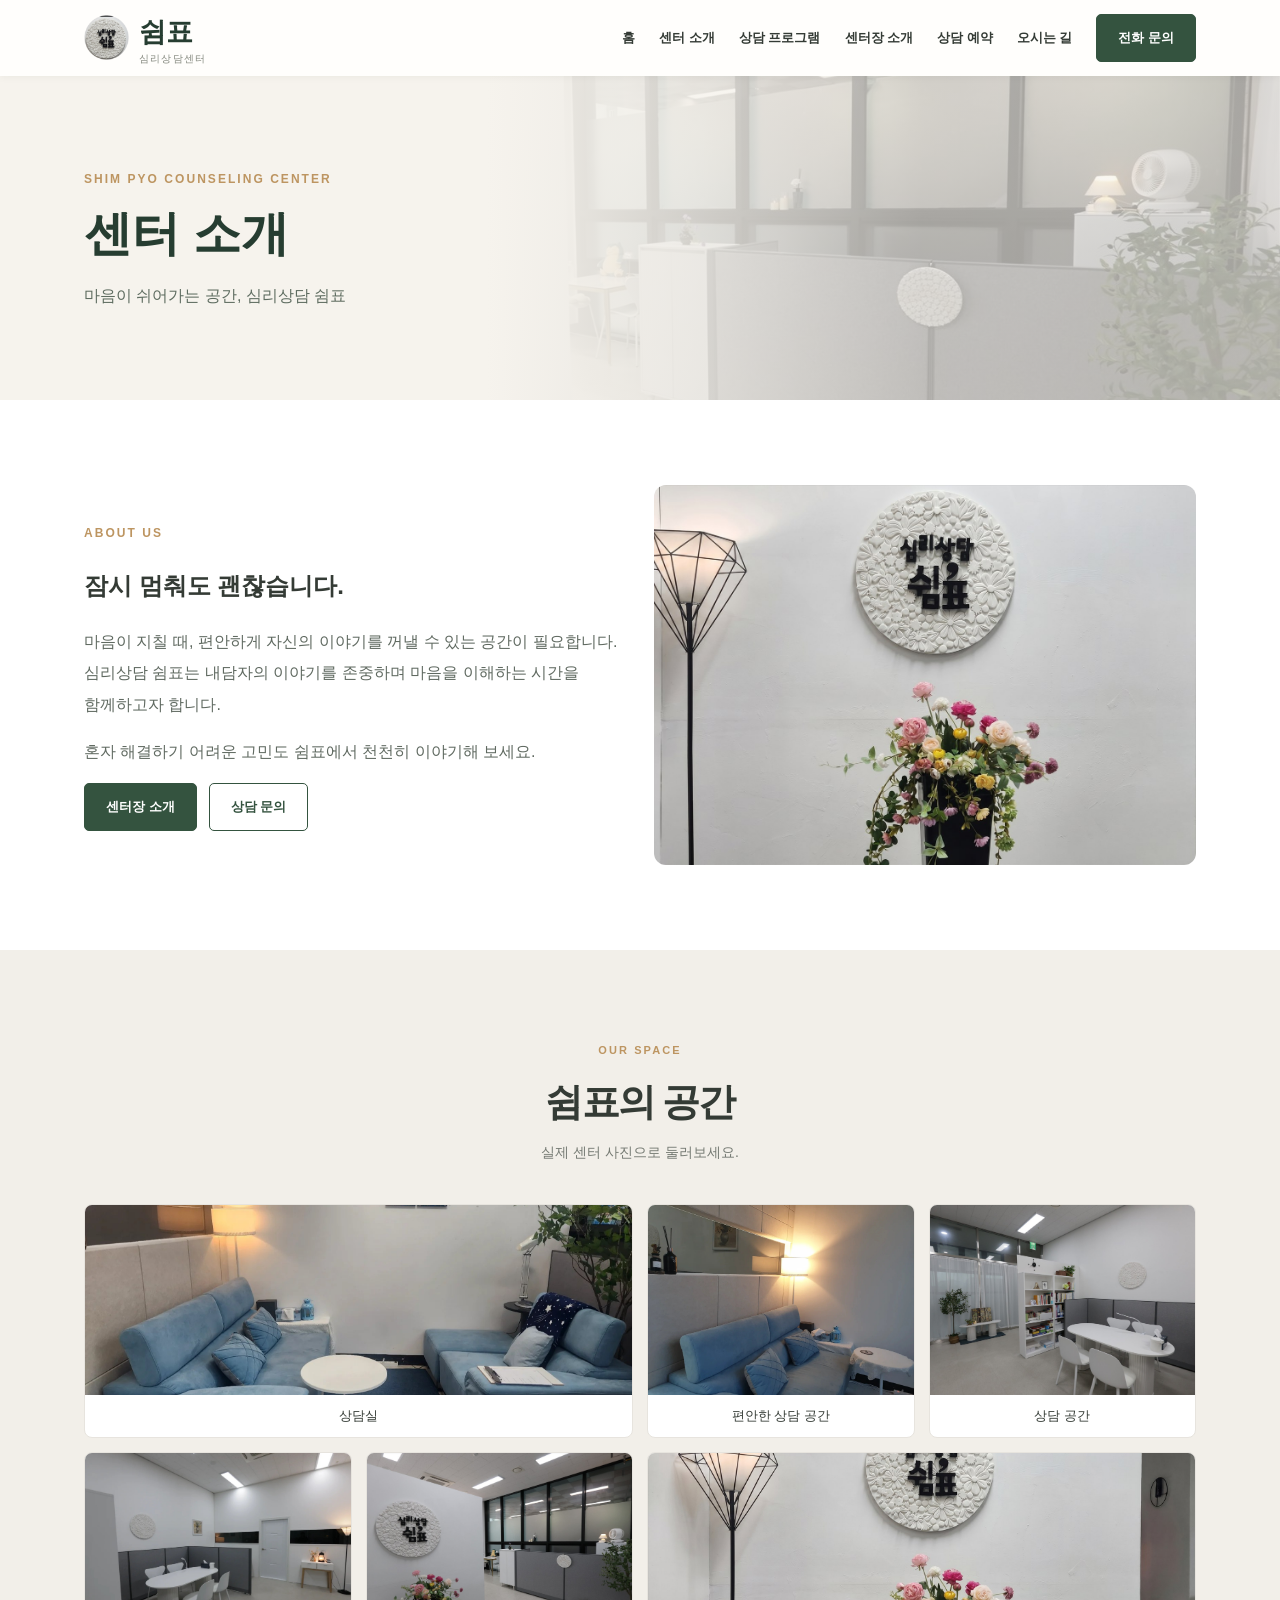
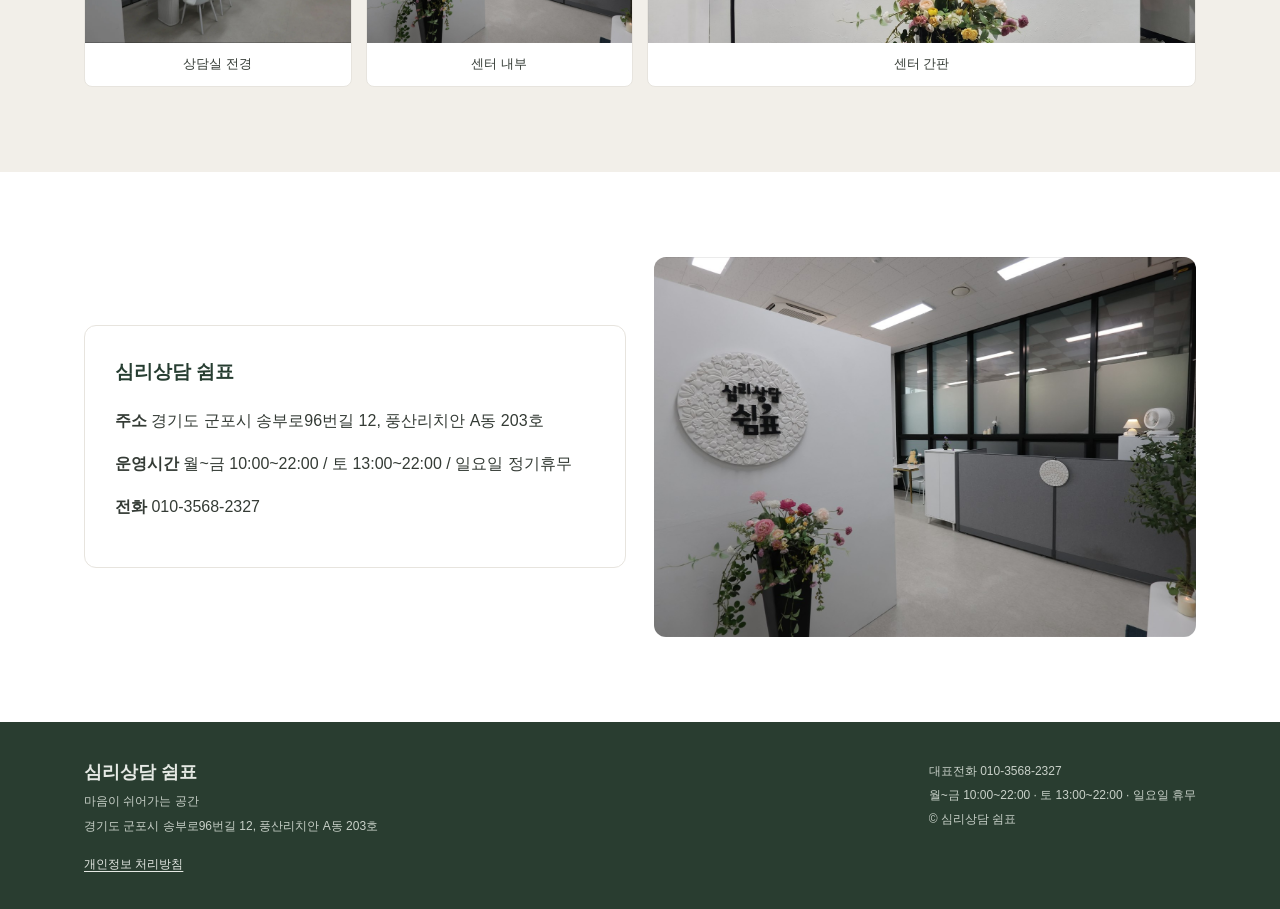
==== commit 04f207fa: "Add files via upload" ====
--- a/about.html
+++ b/about.html
@@ -1,2 +1,2 @@
-<!doctype html><html lang="ko"><head><meta charset="utf-8"><meta name="viewport" content="width=device-width,initial-scale=1"><meta name="description" content="마음이 쉬어가는 공간, 심리상담 쉼표"><title>센터 소개 | 심리상담 쉼표</title><link rel="stylesheet" href="style.css"></head><body><header class="nav-wrap"><div class="wrap nav"><a class="logo" href="index.html"><img alt="쉼표 간판 로고" src="assets/shimpyo-sign.png"/><span>쉼표<small>심리상담센터</small></span></a><button aria-expanded="false" aria-label="메뉴 열기" class="menu-btn" id="menuBtn">☰</button><nav class="nav-links" id="navLinks"><a href="index.html">홈</a><a href="about.html">센터 소개</a><a href="programs.html">상담 프로그램</a><a href="counselor.html">센터장 소개</a><a href="booking.html">상담 예약</a><a href="location.html">오시는 길</a><a class="btn" href="tel:01035682327">전화 문의</a></nav></div></header><main><section class="page-hero" style="background-image:linear-gradient(90deg,#f6f3ed 0%,#f6f3ed 38%,#f6f3edaa 72%),url('assets/space-4.jpg')"><div class="wrap"><span class="eyebrow">SHIM PYO COUNSELING CENTER</span><h1>센터 소개</h1><p>마음이 쉬어가는 공간, 심리상담 쉼표</p></div></section><section class="section white"><div class="wrap two-col"><div><span class="eyebrow">ABOUT US</span><h2>잠시 멈춰도 괜찮습니다.</h2><p class="intro">마음이 지칠 때, 편안하게 자신의 이야기를 꺼낼 수 있는 공간이 필요합니다. 심리상담 쉼표는 내담자의 이야기를 존중하며 마음을 이해하는 시간을 함께하고자 합니다.</p><p class="intro">혼자 해결하기 어려운 고민도 쉼표에서 천천히 이야기해 보세요.</p><div class="action-row"><a class="btn" href="counselor.html">센터장 소개</a><a class="btn light" href="tel:01035682327">상담 문의</a></div></div><img class="rounded-photo" src="assets/space-1.jpg" alt="꽃 장식과 심리상담 쉼표 간판"></div></section><section class="section alt"><div class="wrap"><div class="head"><span class="eyebrow">OUR SPACE</span><h2>쉼표의 공간</h2><p>실제 센터 사진으로 둘러보세요.</p></div><div class="gallery"><figure><img src="assets/space-5.jpg" alt="파란 소파가 있는 상담실"><figcaption>상담실</figcaption></figure><figure><img src="assets/space-6.jpg" alt="조명이 있는 상담 공간"><figcaption>편안한 상담 공간</figcaption></figure><figure><img src="assets/space-2.jpg" alt="흰 테이블과 의자가 있는 상담 공간"><figcaption>상담 공간</figcaption></figure><figure><img src="assets/space-7.jpg" alt="상담실 전체"><figcaption>상담실 전경</figcaption></figure><figure><img src="assets/space-4.jpg" alt="센터 내부와 간판"><figcaption>센터 내부</figcaption></figure><figure><img src="assets/space-1.jpg" alt="심리상담 쉼표 간판"><figcaption>센터 간판</figcaption></figure></div></div></section><section class="section white"><div class="wrap two-col"><div class="panel"><h3>심리상담 쉼표</h3><p><strong>주소</strong> 경기도 군포시 송부로96번길 12, 풍산리치안 A동 203호</p><p><strong>운영시간</strong> 월~금 10:00~22:00 / 토 13:00~22:00 / 일요일 정기휴무</p><p><strong>전화</strong> <a href="tel:01035682327">010-3568-2327</a></p></div><img class="rounded-photo" src="assets/space-4.jpg" alt="쉼표 센터 내부 모습"></div></section></main><footer><div class="wrap footer-flex"><div><strong style="font-size:18px">심리상담 쉼표</strong><p>마음이 쉬어가는 공간</p><p>경기도 군포시 송부로96번길 12, 풍산리치안 A동 203호</p></div><div><p>대표전화 010-3568-2327</p><p>월~금 10:00~22:00 · 토 13:00~22:00 · 일요일 휴무</p><p>© <span id="year"></span> 심리상담 쉼표</p></div></div></footer><a class="sticky-phone" href="tel:01035682327">☎ 상담 문의</a><script>document.querySelectorAll('[data-year]').forEach(x=>x.textContent=new Date().getFullYear());const menuBtn=document.getElementById('menuBtn'),nav=document.getElementById('navLinks');if(menuBtn&&nav){menuBtn.addEventListener('click',()=>{const open=nav.classList.toggle('open');menuBtn.setAttribute('aria-expanded',String(open))});nav.querySelectorAll('a').forEach(a=>a.addEventListener('click',()=>{nav.classList.remove('open');menuBtn.setAttribute('aria-expanded','false')}))}
+<!doctype html><html lang="ko"><head><meta charset="utf-8"><meta name="viewport" content="width=device-width,initial-scale=1"><meta name="description" content="마음이 쉬어가는 공간, 심리상담 쉼표"><title>센터 소개 | 심리상담 쉼표</title><link rel="stylesheet" href="style.css"></head><body><header class="nav-wrap"><div class="wrap nav"><a class="logo" href="index.html"><img alt="쉼표 간판 로고" src="assets/shimpyo-sign.png"/><span>쉼표<small>심리상담센터</small></span></a><button aria-expanded="false" aria-label="메뉴 열기" class="menu-btn" id="menuBtn">☰</button><nav class="nav-links" id="navLinks"><a href="index.html">홈</a><a href="about.html">센터 소개</a><a href="programs.html">상담 프로그램</a><a href="counselor.html">센터장 소개</a><a href="booking.html">상담 예약</a><a href="location.html">오시는 길</a><a class="btn" href="tel:01035682327">전화 문의</a></nav></div></header><main><section class="page-hero" style="background-image:linear-gradient(90deg,#f6f3ed 0%,#f6f3ed 38%,#f6f3edaa 72%),url('assets/space-4.jpg')"><div class="wrap"><span class="eyebrow">SHIM PYO COUNSELING CENTER</span><h1>센터 소개</h1><p>마음이 쉬어가는 공간, 심리상담 쉼표</p></div></section><section class="section white"><div class="wrap two-col"><div><span class="eyebrow">ABOUT US</span><h2>잠시 멈춰도 괜찮습니다.</h2><p class="intro">마음이 지칠 때, 편안하게 자신의 이야기를 꺼낼 수 있는 공간이 필요합니다. 심리상담 쉼표는 내담자의 이야기를 존중하며 마음을 이해하는 시간을 함께하고자 합니다.</p><p class="intro">혼자 해결하기 어려운 고민도 쉼표에서 천천히 이야기해 보세요.</p><div class="action-row"><a class="btn" href="counselor.html">센터장 소개</a><a class="btn light" href="tel:01035682327">상담 문의</a></div></div><img class="rounded-photo" src="assets/space-1.jpg" alt="꽃 장식과 심리상담 쉼표 간판"></div></section><section class="section alt"><div class="wrap"><div class="head"><span class="eyebrow">OUR SPACE</span><h2>쉼표의 공간</h2><p>실제 센터 사진으로 둘러보세요.</p></div><div class="gallery"><figure><img src="assets/space-5.jpg" alt="파란 소파가 있는 상담실"><figcaption>상담실</figcaption></figure><figure><img src="assets/space-6.jpg" alt="조명이 있는 상담 공간"><figcaption>편안한 상담 공간</figcaption></figure><figure><img src="assets/space-2.jpg" alt="흰 테이블과 의자가 있는 상담 공간"><figcaption>상담 공간</figcaption></figure><figure><img src="assets/space-7.jpg" alt="상담실 전체"><figcaption>상담실 전경</figcaption></figure><figure><img src="assets/space-4.jpg" alt="센터 내부와 간판"><figcaption>센터 내부</figcaption></figure><figure><img src="assets/space-1.jpg" alt="심리상담 쉼표 간판"><figcaption>센터 간판</figcaption></figure></div></div></section><section class="section white"><div class="wrap two-col"><div class="panel"><h3>심리상담 쉼표</h3><p><strong>주소</strong> 경기도 군포시 송부로96번길 12, 풍산리치안 A동 203호</p><p><strong>운영시간</strong> 월~금 10:00~22:00 / 토 13:00~22:00 / 일요일 정기휴무</p><p><strong>전화</strong> <a href="tel:01035682327">010-3568-2327</a></p></div><img class="rounded-photo" src="assets/space-4.jpg" alt="쉼표 센터 내부 모습"></div></section></main><footer><div class="wrap footer-flex"><div><strong style="font-size:18px">심리상담 쉼표</strong><p>마음이 쉬어가는 공간</p><p>경기도 군포시 송부로96번길 12, 풍산리치안 A동 203호</p></div><div><p>대표전화 010-3568-2327</p><p>월~금 10:00~22:00 · 토 13:00~22:00 · 일요일 휴무</p><p>© <span id="year"></span> 심리상담 쉼표</p></div></div><div class="wrap" style="margin-top:14px"><a href="privacy.html" style="text-decoration:underline;text-underline-offset:3px">개인정보 처리방침</a></div></footer><a class="sticky-phone" href="tel:01035682327">☎ 상담 문의</a><script>document.querySelectorAll('[data-year]').forEach(x=>x.textContent=new Date().getFullYear());const menuBtn=document.getElementById('menuBtn'),nav=document.getElementById('navLinks');if(menuBtn&&nav){menuBtn.addEventListener('click',()=>{const open=nav.classList.toggle('open');menuBtn.setAttribute('aria-expanded',String(open))});nav.querySelectorAll('a').forEach(a=>a.addEventListener('click',()=>{nav.classList.remove('open');menuBtn.setAttribute('aria-expanded','false')}))}
 </script></body></html>
--- a/style.css
+++ b/style.css
@@ -103,7 +103,7 @@
     display:block !important;
     position:relative;
     min-height:0 !important;
-    height:clamp(640px, calc(100svh - 70px), 790px) !important;
+    height:clamp(505px, calc(100svh - 170px), 600px) !important;
     padding:0 !important;
     background-image:linear-gradient(180deg,rgba(248,244,237,.97) 0%,rgba(248,244,237,.90) 27%,rgba(248,244,237,.40) 51%,rgba(248,244,237,0) 79%),url('assets/space-5.jpg') !important;
     background-position:center bottom !important;
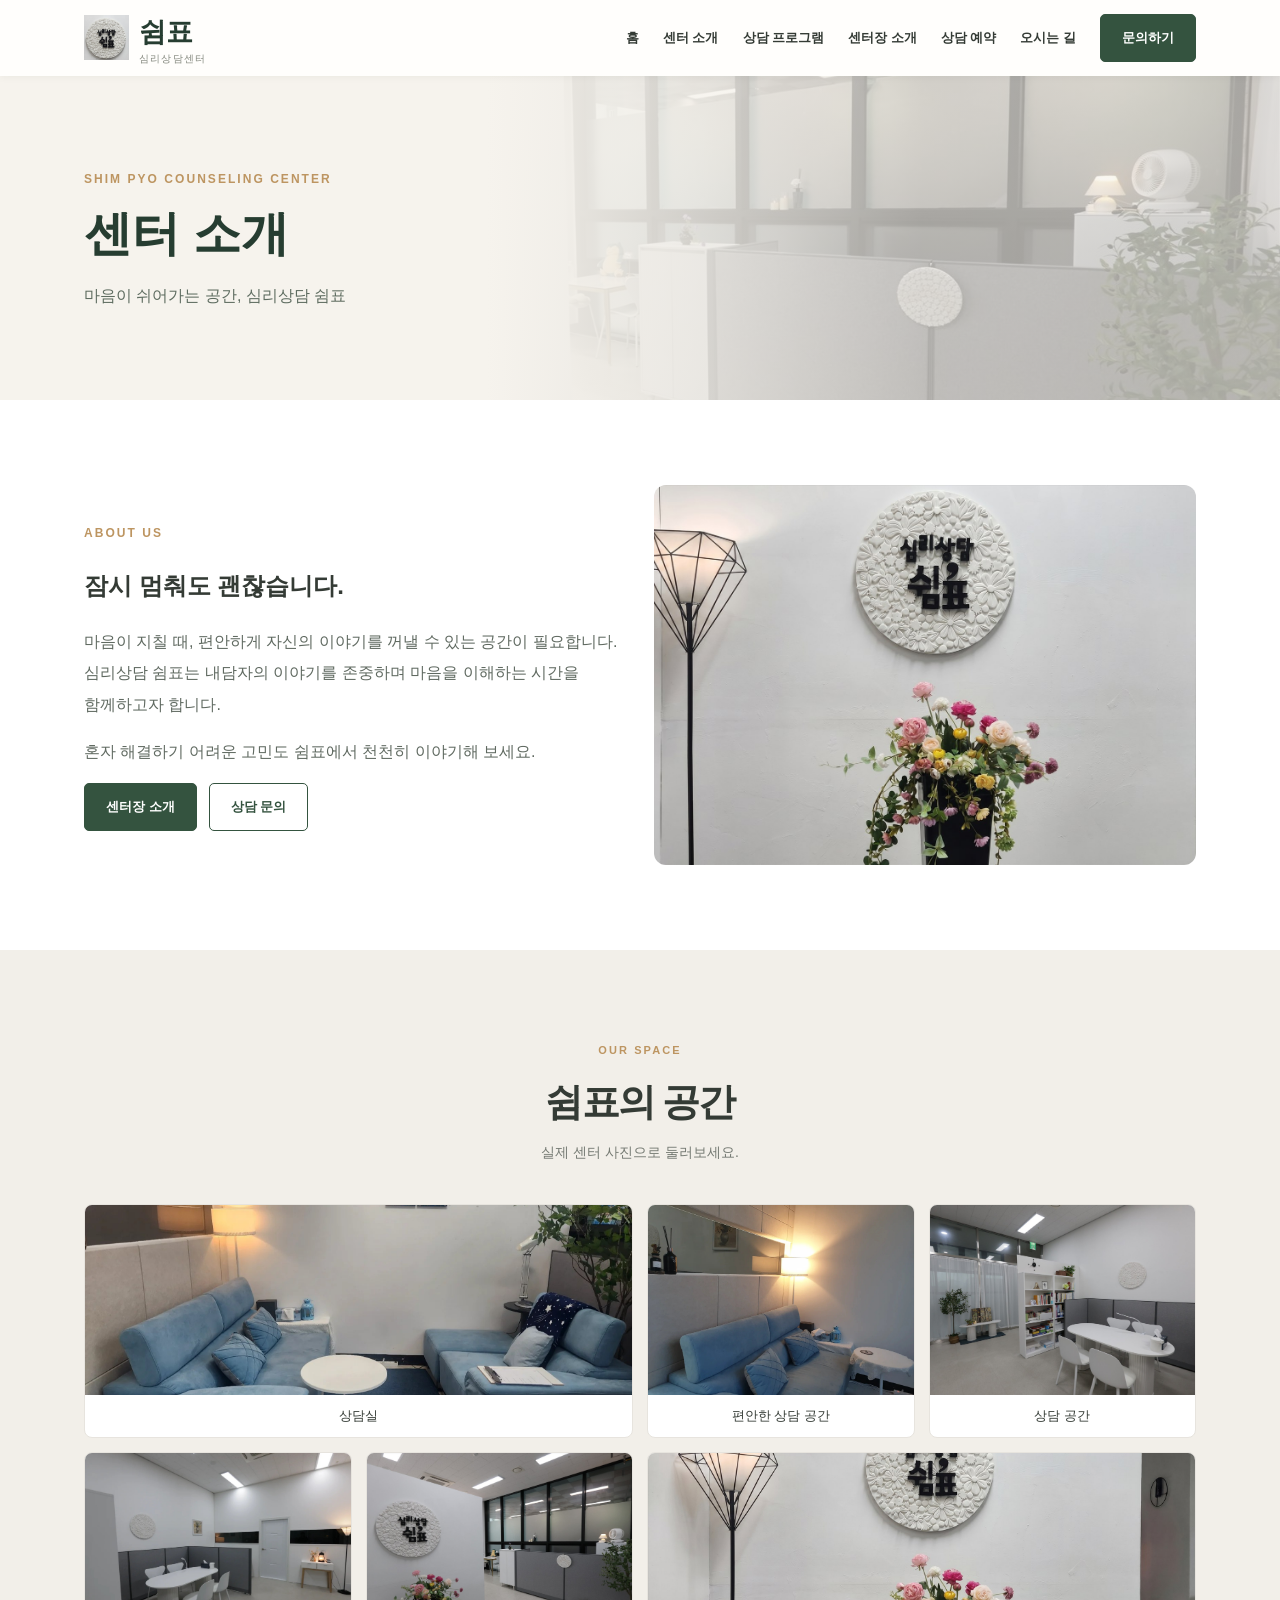
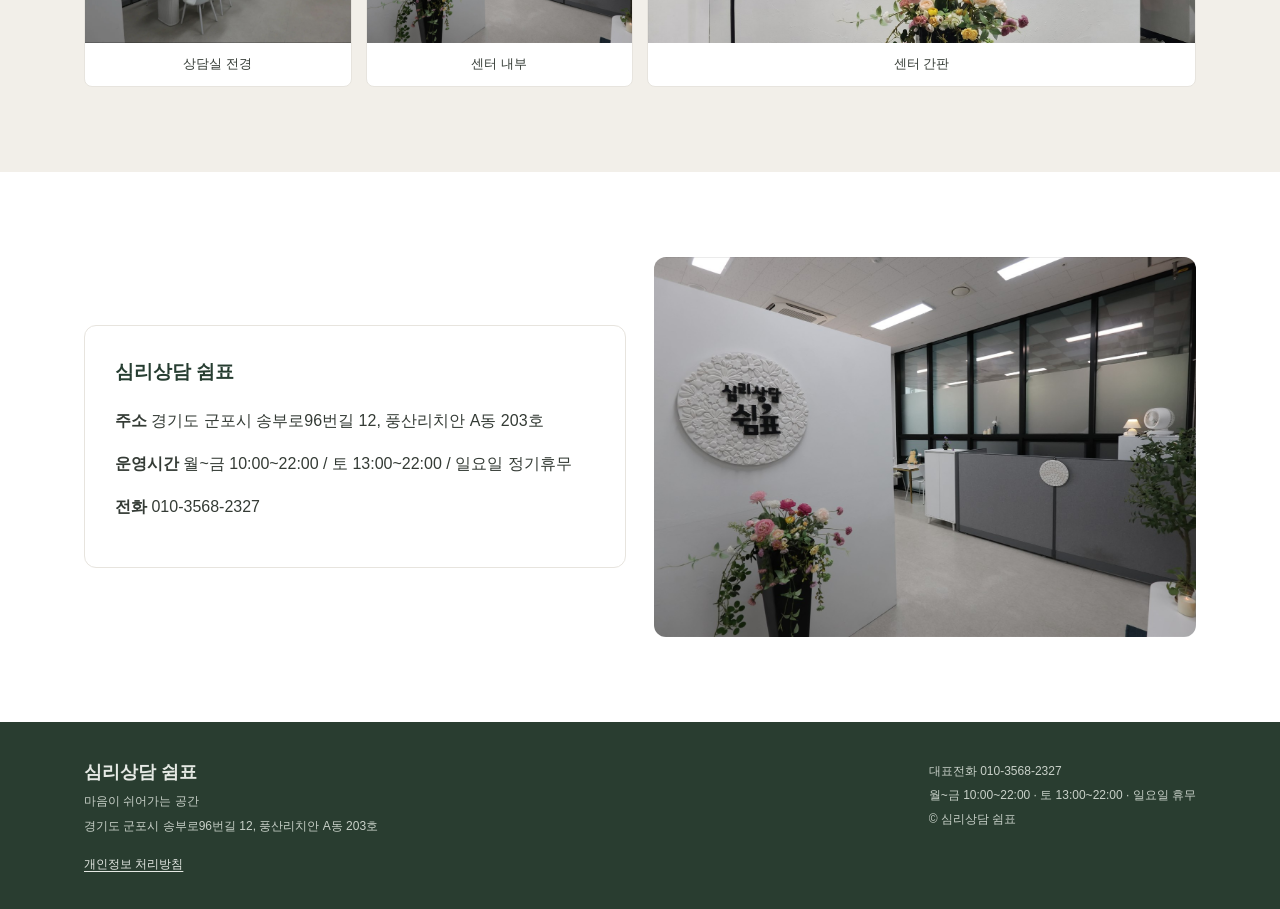
==== commit ab568f80: "Add files via upload" ====
--- a/about.html
+++ b/about.html
@@ -1,2 +1,2 @@
-<!doctype html><html lang="ko"><head><meta charset="utf-8"><meta name="viewport" content="width=device-width,initial-scale=1"><meta name="description" content="마음이 쉬어가는 공간, 심리상담 쉼표"><title>센터 소개 | 심리상담 쉼표</title><link rel="stylesheet" href="style.css"></head><body><header class="nav-wrap"><div class="wrap nav"><a class="logo" href="index.html"><img alt="쉼표 간판 로고" src="assets/shimpyo-sign.png"/><span>쉼표<small>심리상담센터</small></span></a><button aria-expanded="false" aria-label="메뉴 열기" class="menu-btn" id="menuBtn">☰</button><nav class="nav-links" id="navLinks"><a href="index.html">홈</a><a href="about.html">센터 소개</a><a href="programs.html">상담 프로그램</a><a href="counselor.html">센터장 소개</a><a href="booking.html">상담 예약</a><a href="location.html">오시는 길</a><a class="btn" href="tel:01035682327">전화 문의</a></nav></div></header><main><section class="page-hero" style="background-image:linear-gradient(90deg,#f6f3ed 0%,#f6f3ed 38%,#f6f3edaa 72%),url('assets/space-4.jpg')"><div class="wrap"><span class="eyebrow">SHIM PYO COUNSELING CENTER</span><h1>센터 소개</h1><p>마음이 쉬어가는 공간, 심리상담 쉼표</p></div></section><section class="section white"><div class="wrap two-col"><div><span class="eyebrow">ABOUT US</span><h2>잠시 멈춰도 괜찮습니다.</h2><p class="intro">마음이 지칠 때, 편안하게 자신의 이야기를 꺼낼 수 있는 공간이 필요합니다. 심리상담 쉼표는 내담자의 이야기를 존중하며 마음을 이해하는 시간을 함께하고자 합니다.</p><p class="intro">혼자 해결하기 어려운 고민도 쉼표에서 천천히 이야기해 보세요.</p><div class="action-row"><a class="btn" href="counselor.html">센터장 소개</a><a class="btn light" href="tel:01035682327">상담 문의</a></div></div><img class="rounded-photo" src="assets/space-1.jpg" alt="꽃 장식과 심리상담 쉼표 간판"></div></section><section class="section alt"><div class="wrap"><div class="head"><span class="eyebrow">OUR SPACE</span><h2>쉼표의 공간</h2><p>실제 센터 사진으로 둘러보세요.</p></div><div class="gallery"><figure><img src="assets/space-5.jpg" alt="파란 소파가 있는 상담실"><figcaption>상담실</figcaption></figure><figure><img src="assets/space-6.jpg" alt="조명이 있는 상담 공간"><figcaption>편안한 상담 공간</figcaption></figure><figure><img src="assets/space-2.jpg" alt="흰 테이블과 의자가 있는 상담 공간"><figcaption>상담 공간</figcaption></figure><figure><img src="assets/space-7.jpg" alt="상담실 전체"><figcaption>상담실 전경</figcaption></figure><figure><img src="assets/space-4.jpg" alt="센터 내부와 간판"><figcaption>센터 내부</figcaption></figure><figure><img src="assets/space-1.jpg" alt="심리상담 쉼표 간판"><figcaption>센터 간판</figcaption></figure></div></div></section><section class="section white"><div class="wrap two-col"><div class="panel"><h3>심리상담 쉼표</h3><p><strong>주소</strong> 경기도 군포시 송부로96번길 12, 풍산리치안 A동 203호</p><p><strong>운영시간</strong> 월~금 10:00~22:00 / 토 13:00~22:00 / 일요일 정기휴무</p><p><strong>전화</strong> <a href="tel:01035682327">010-3568-2327</a></p></div><img class="rounded-photo" src="assets/space-4.jpg" alt="쉼표 센터 내부 모습"></div></section></main><footer><div class="wrap footer-flex"><div><strong style="font-size:18px">심리상담 쉼표</strong><p>마음이 쉬어가는 공간</p><p>경기도 군포시 송부로96번길 12, 풍산리치안 A동 203호</p></div><div><p>대표전화 010-3568-2327</p><p>월~금 10:00~22:00 · 토 13:00~22:00 · 일요일 휴무</p><p>© <span id="year"></span> 심리상담 쉼표</p></div></div><div class="wrap" style="margin-top:14px"><a href="privacy.html" style="text-decoration:underline;text-underline-offset:3px">개인정보 처리방침</a></div></footer><a class="sticky-phone" href="tel:01035682327">☎ 상담 문의</a><script>document.querySelectorAll('[data-year]').forEach(x=>x.textContent=new Date().getFullYear());const menuBtn=document.getElementById('menuBtn'),nav=document.getElementById('navLinks');if(menuBtn&&nav){menuBtn.addEventListener('click',()=>{const open=nav.classList.toggle('open');menuBtn.setAttribute('aria-expanded',String(open))});nav.querySelectorAll('a').forEach(a=>a.addEventListener('click',()=>{nav.classList.remove('open');menuBtn.setAttribute('aria-expanded','false')}))}
+<!doctype html><html lang="ko"><head><meta charset="utf-8"><meta name="viewport" content="width=device-width,initial-scale=1"><meta name="description" content="마음이 쉬어가는 공간, 심리상담 쉼표"><title>센터 소개 | 심리상담 쉼표</title><link rel="stylesheet" href="style.css"></head><body><header class="nav-wrap"><div class="wrap nav"><a class="logo" href="index.html"><img alt="쉼표 간판 로고" src="assets/shimpyo-sign.png"/><span>쉼표<small>심리상담센터</small></span></a><button aria-expanded="false" aria-label="메뉴 열기" class="menu-btn" id="menuBtn">☰</button><nav class="nav-links" id="navLinks"><a href="index.html">홈</a><a href="about.html">센터 소개</a><a href="programs.html">상담 프로그램</a><a href="counselor.html">센터장 소개</a><a href="booking.html">상담 예약</a><a href="location.html">오시는 길</a><a class="btn" href="index.html#contact">문의하기</a></nav></div></header><main><section class="page-hero" style="background-image:linear-gradient(90deg,#f6f3ed 0%,#f6f3ed 38%,#f6f3edaa 72%),url('assets/space-4.jpg')"><div class="wrap"><span class="eyebrow">SHIM PYO COUNSELING CENTER</span><h1>센터 소개</h1><p>마음이 쉬어가는 공간, 심리상담 쉼표</p></div></section><section class="section white"><div class="wrap two-col"><div><span class="eyebrow">ABOUT US</span><h2>잠시 멈춰도 괜찮습니다.</h2><p class="intro">마음이 지칠 때, 편안하게 자신의 이야기를 꺼낼 수 있는 공간이 필요합니다. 심리상담 쉼표는 내담자의 이야기를 존중하며 마음을 이해하는 시간을 함께하고자 합니다.</p><p class="intro">혼자 해결하기 어려운 고민도 쉼표에서 천천히 이야기해 보세요.</p><div class="action-row"><a class="btn" href="counselor.html">센터장 소개</a><a class="btn light" href="tel:01035682327">상담 문의</a></div></div><img class="rounded-photo" src="assets/space-1.jpg" alt="꽃 장식과 심리상담 쉼표 간판"></div></section><section class="section alt"><div class="wrap"><div class="head"><span class="eyebrow">OUR SPACE</span><h2>쉼표의 공간</h2><p>실제 센터 사진으로 둘러보세요.</p></div><div class="gallery"><figure><img src="assets/space-5.jpg" alt="파란 소파가 있는 상담실"><figcaption>상담실</figcaption></figure><figure><img src="assets/space-6.jpg" alt="조명이 있는 상담 공간"><figcaption>편안한 상담 공간</figcaption></figure><figure><img src="assets/space-2.jpg" alt="흰 테이블과 의자가 있는 상담 공간"><figcaption>상담 공간</figcaption></figure><figure><img src="assets/space-7.jpg" alt="상담실 전체"><figcaption>상담실 전경</figcaption></figure><figure><img src="assets/space-4.jpg" alt="센터 내부와 간판"><figcaption>센터 내부</figcaption></figure><figure><img src="assets/space-1.jpg" alt="심리상담 쉼표 간판"><figcaption>센터 간판</figcaption></figure></div></div></section><section class="section white"><div class="wrap two-col"><div class="panel"><h3>심리상담 쉼표</h3><p><strong>주소</strong> 경기도 군포시 송부로96번길 12, 풍산리치안 A동 203호</p><p><strong>운영시간</strong> 월~금 10:00~22:00 / 토 13:00~22:00 / 일요일 정기휴무</p><p><strong>전화</strong> <a href="tel:01035682327">010-3568-2327</a></p></div><img class="rounded-photo" src="assets/space-4.jpg" alt="쉼표 센터 내부 모습"></div></section></main><footer><div class="wrap footer-flex"><div><strong style="font-size:18px">심리상담 쉼표</strong><p>마음이 쉬어가는 공간</p><p>경기도 군포시 송부로96번길 12, 풍산리치안 A동 203호</p></div><div><p>대표전화 010-3568-2327</p><p>월~금 10:00~22:00 · 토 13:00~22:00 · 일요일 휴무</p><p>© <span id="year"></span> 심리상담 쉼표</p></div></div><div class="wrap" style="margin-top:14px"><a href="privacy.html" style="text-decoration:underline;text-underline-offset:3px">개인정보 처리방침</a></div></footer><a class="sticky-phone" href="tel:01035682327">☎ 상담 문의</a><script>document.querySelectorAll('[data-year]').forEach(x=>x.textContent=new Date().getFullYear());const menuBtn=document.getElementById('menuBtn'),nav=document.getElementById('navLinks');if(menuBtn&&nav){menuBtn.addEventListener('click',()=>{const open=nav.classList.toggle('open');menuBtn.setAttribute('aria-expanded',String(open))});nav.querySelectorAll('a').forEach(a=>a.addEventListener('click',()=>{nav.classList.remove('open');menuBtn.setAttribute('aria-expanded','false')}))}
 </script></body></html>
--- a/style.css
+++ b/style.css
@@ -134,3 +134,7 @@
   .hero > .wrap {padding:22px 18px 0 !important}
   .hero h1 {font-size:clamp(34px,9vw,39px) !important}
 }
+
+/* Homepage hero: calm sofa image; preserve editable headline and navigation. */
+.hero{background-image:linear-gradient(90deg,#f7f4ee 0%,#f7f4eef7 25%,#f7f4eecb 43%,#f7f4ee00 72%),url('assets/shimpyo-hero-sofa.jpg');background-position:center,right center;background-size:cover,cover;background-repeat:no-repeat}
+@media(max-width:700px){.hero{background-image:linear-gradient(180deg,#f7f4ee 0%,#f7f4eef9 29%,#f7f4eebc 51%,#f7f4ee00 88%),url('assets/shimpyo-hero-sofa.jpg');background-position:center,center bottom;background-size:cover,auto 63%;background-repeat:no-repeat;background-color:#f7f4ee}}
